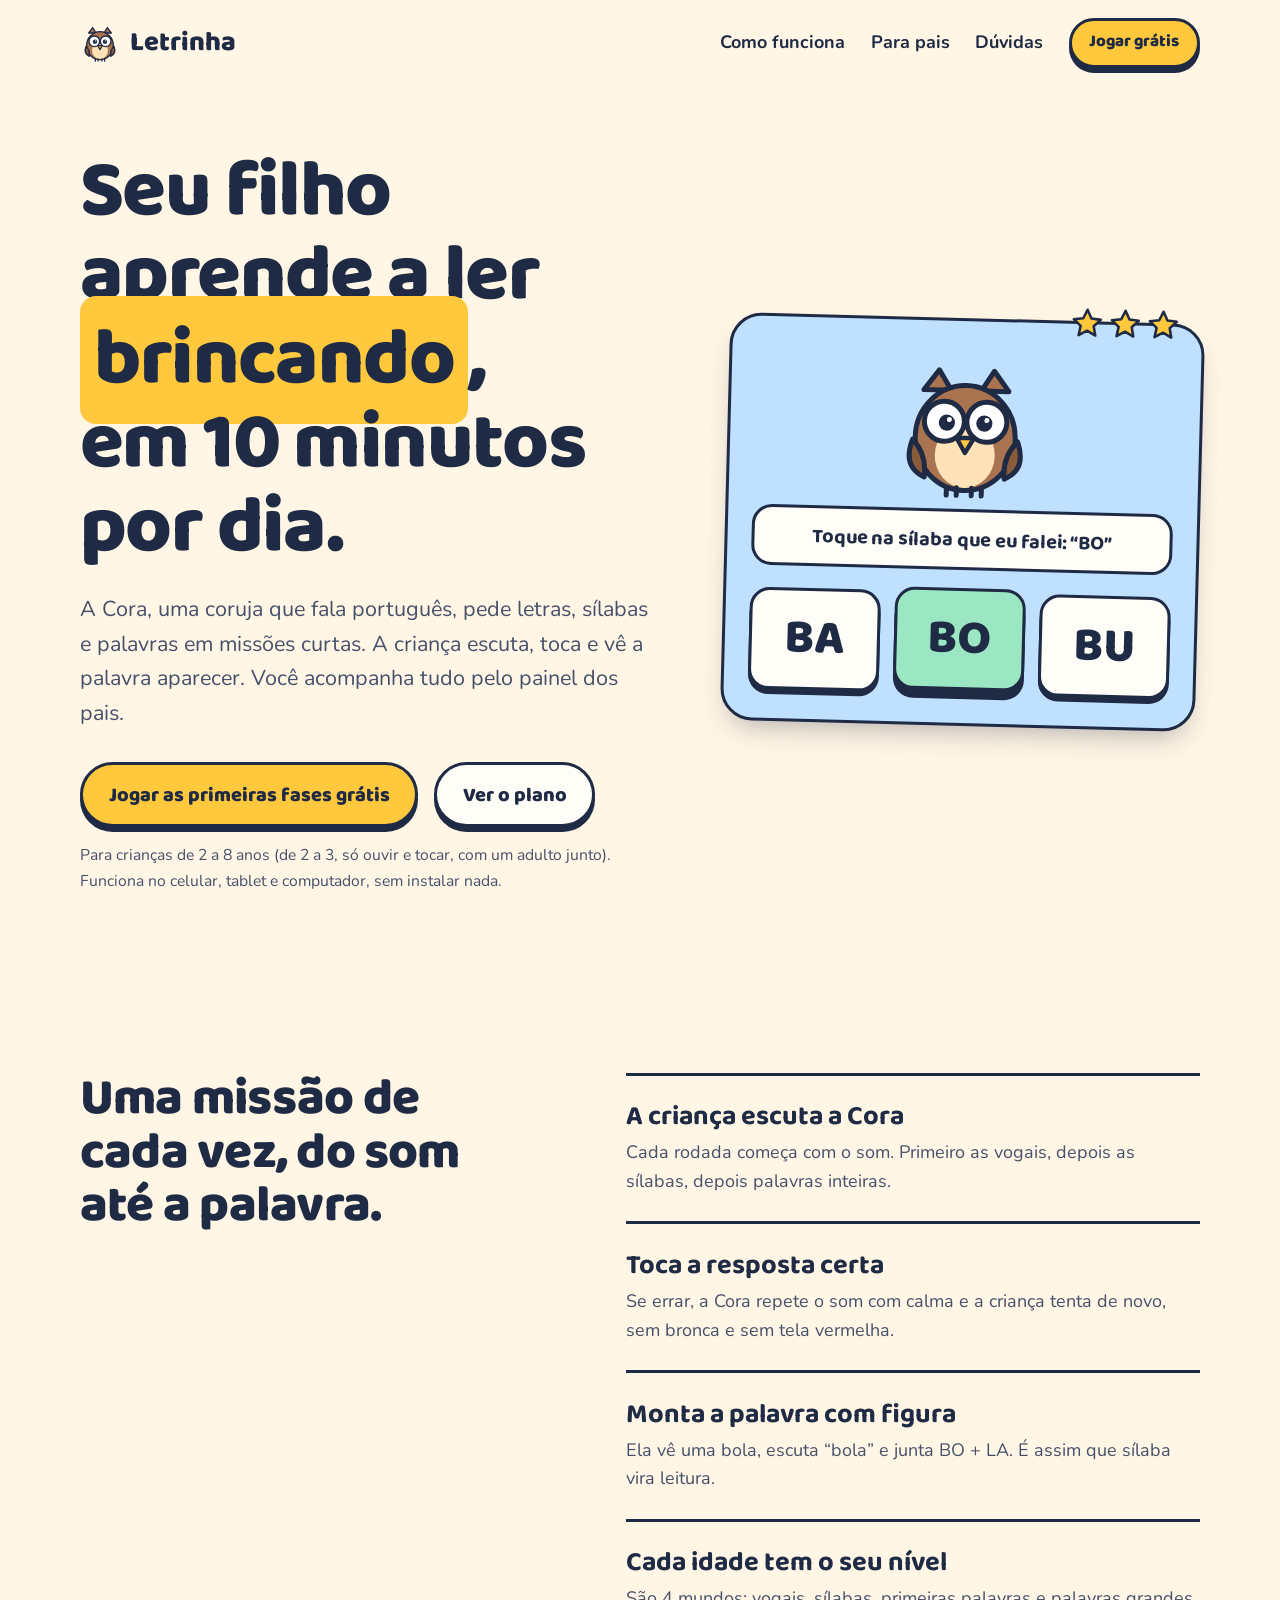
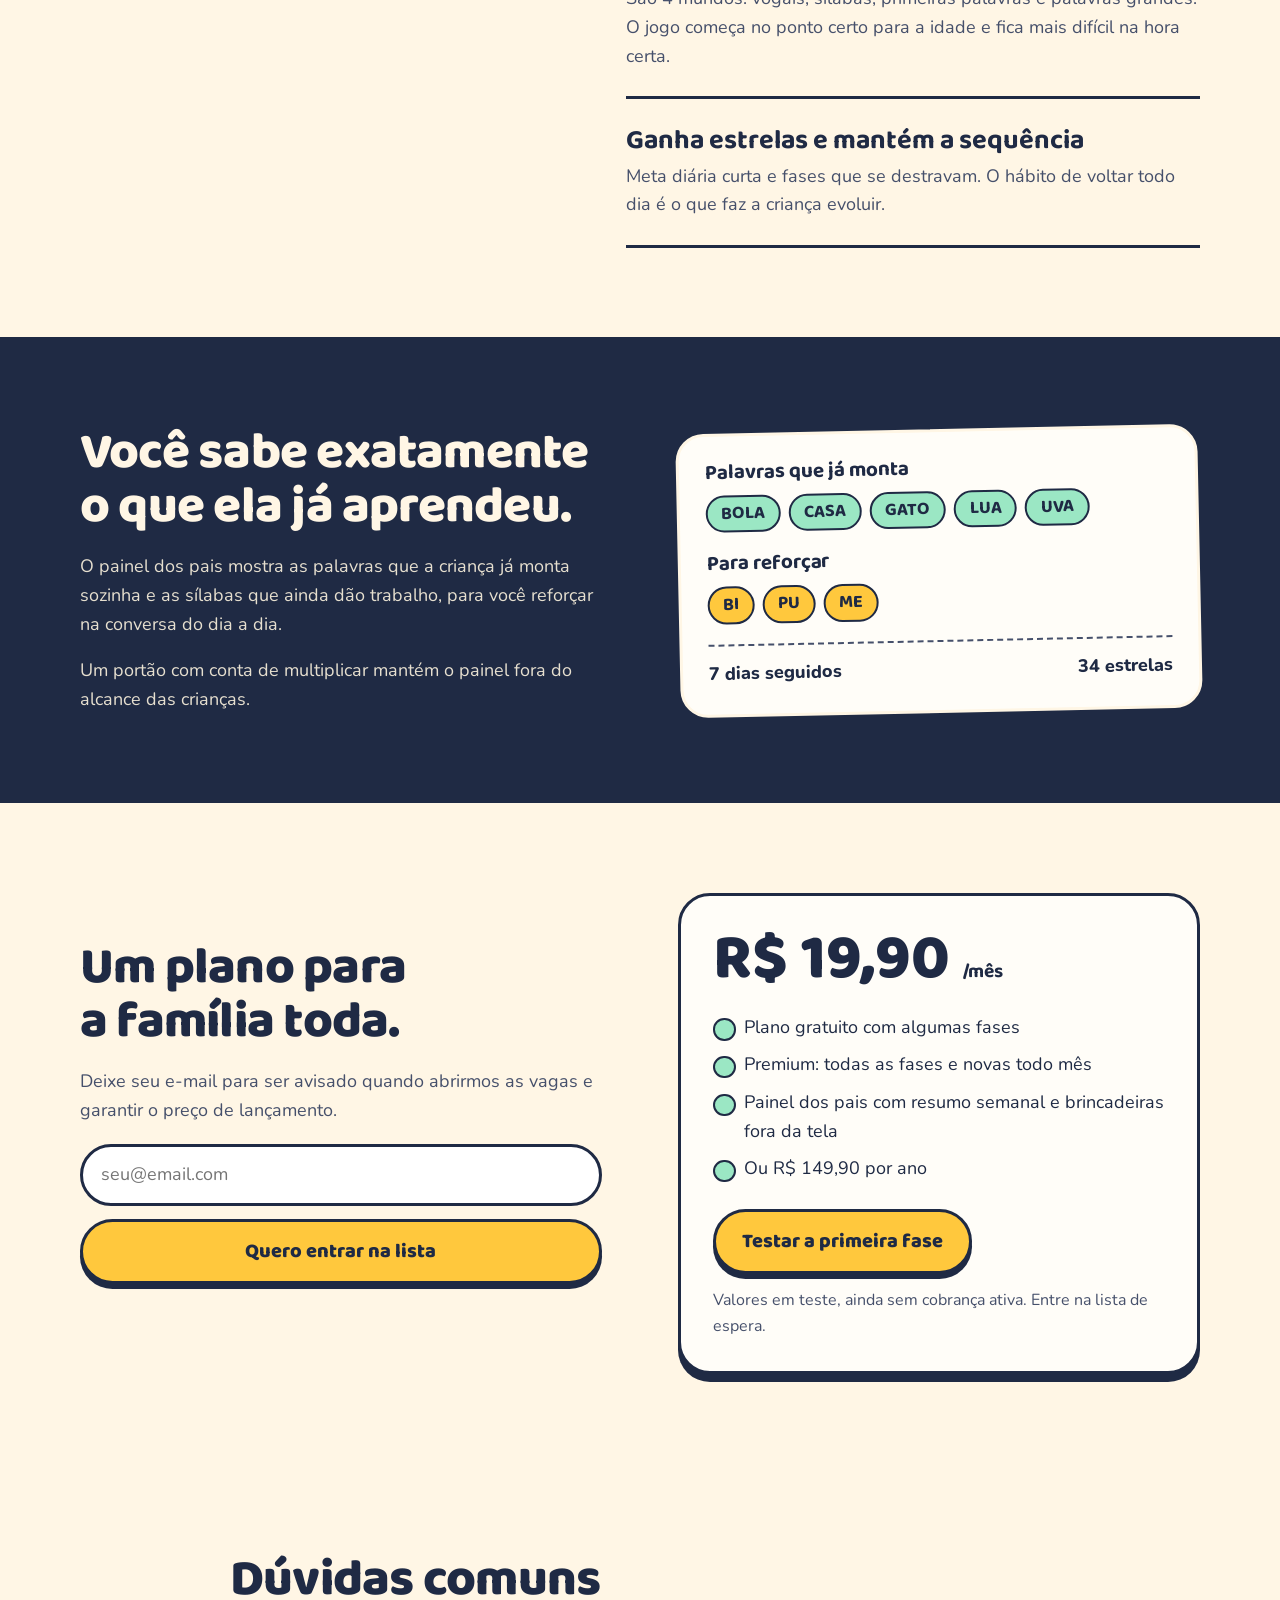
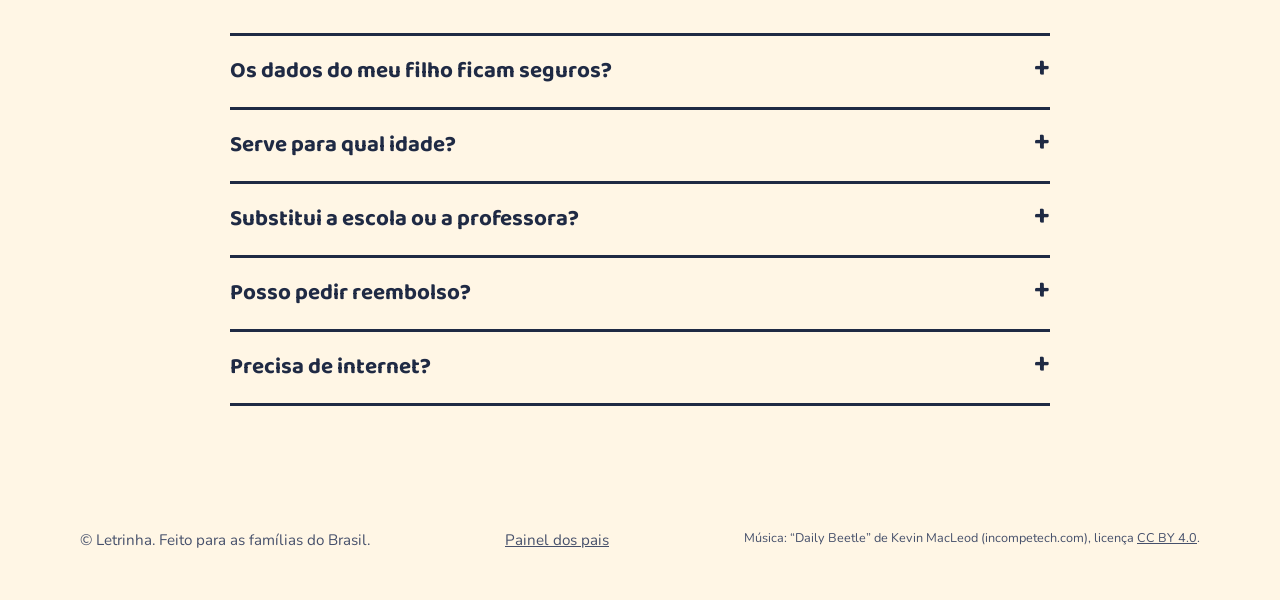
==== index.html @ b8887b09 "Letrinha: jogo de alfabetização Co-authored-by: Copilot App <223556219+Copilot@users.noreply.github." ====
<!doctype html>
<html lang="pt-BR">
<head>
<meta charset="utf-8">
<meta name="viewport" content="width=device-width, initial-scale=1">
<title>Letrinha — seu filho aprendendo a ler brincando</title>
<meta name="description" content="Jogo de alfabetização para crianças de 2 a 8 anos. 10 minutos por dia, com a voz da Cora, e um painel que mostra ao responsável o que a criança já aprendeu.">
<meta name="theme-color" content="#ffc83d">
<link rel="manifest" href="manifest.json">
<link rel="preconnect" href="https://fonts.googleapis.com">
<link rel="preconnect" href="https://fonts.gstatic.com" crossorigin>
<link href="https://fonts.googleapis.com/css2?family=Baloo+2:wght@600;700;800&family=Nunito:wght@400;700;800&display=swap" rel="stylesheet">
<link rel="stylesheet" href="style.css">
</head>
<body>

<svg width="0" height="0" style="position:absolute" aria-hidden="true">
  <symbol id="owl" viewBox="0 0 120 120">
    <path d="M26 30 L38 14 L48 30 Z M94 30 L82 14 L72 30 Z" fill="#a9744f" stroke="#1f2a44" stroke-width="4" stroke-linejoin="round"/>
    <ellipse cx="60" cy="68" rx="40" ry="42" fill="#a9744f" stroke="#1f2a44" stroke-width="4"/>
    <ellipse cx="60" cy="82" rx="24" ry="26" fill="#ffe2b8"/>
    <circle cx="43" cy="55" r="16" fill="#fff" stroke="#1f2a44" stroke-width="4"/>
    <circle cx="77" cy="55" r="16" fill="#fff" stroke="#1f2a44" stroke-width="4"/>
    <circle cx="45" cy="56" r="6.5" fill="#1f2a44"/>
    <circle cx="75" cy="56" r="6.5" fill="#1f2a44"/>
    <circle cx="47" cy="53.5" r="2" fill="#fff"/>
    <circle cx="77" cy="53.5" r="2" fill="#fff"/>
    <ellipse cx="43" cy="55" rx="16" ry="0" fill="#a9744f" stroke="#1f2a44" stroke-width="4"><animate attributeName="ry" values="0;0;16;0" keyTimes="0;0.92;0.96;1" dur="4s" repeatCount="indefinite"/></ellipse>
    <ellipse cx="77" cy="55" rx="16" ry="0" fill="#a9744f" stroke="#1f2a44" stroke-width="4"><animate attributeName="ry" values="0;0;16;0" keyTimes="0;0.92;0.96;1" dur="4s" repeatCount="indefinite"/></ellipse>
    <path d="M53 68 L67 68 L60 80 Z" fill="#ffc83d" stroke="#1f2a44" stroke-width="3.5" stroke-linejoin="round"/>
    <path d="M18 70 Q10 92 28 100 Q30 82 18 70 Z M102 70 Q110 92 92 100 Q90 82 102 70 Z" fill="#8a5b3b" stroke="#1f2a44" stroke-width="4" stroke-linejoin="round"/>
    <path d="M46 108 L46 114 M54 108 L54 114 M66 108 L66 114 M74 108 L74 114" stroke="#1f2a44" stroke-width="4" stroke-linecap="round"/>
  </symbol>
  <symbol id="star" viewBox="0 0 24 24">
    <path d="M12 2.5l2.9 6.1 6.6.8-4.9 4.6 1.3 6.6L12 17.3l-5.9 3.3 1.3-6.6L2.5 9.4l6.6-.8z" fill="#ffc83d" stroke="#1f2a44" stroke-width="1.8" stroke-linejoin="round"/>
  </symbol>
</svg>

<header class="top">
  <div class="wrap">
    <a class="brand" href="./"><svg aria-hidden="true"><use href="#owl"/></svg>Letrinha</a>
    <nav aria-label="Principal">
      <a href="#como">Como funciona</a>
      <a href="#pais">Para pais</a>
      <a href="#duvidas">Dúvidas</a>
      <a class="btn" href="jogo.html">Jogar grátis</a>
    </nav>
  </div>
</header>

<main>
<section class="hero">
  <div class="wrap">
    <div>
      <h1>Seu filho aprende a ler <em>brincando</em>, em 10 minutos por dia.</h1>
      <p class="lead">A Cora, uma coruja que fala português, pede letras, sílabas e palavras em missões curtas. A criança escuta, toca e vê a palavra aparecer. Você acompanha tudo pelo painel dos pais.</p>
      <div class="cta-row">
        <a class="btn" href="jogo.html">Jogar as primeiras fases grátis</a>
        <a class="btn ghost" href="#preco">Ver o plano</a>
      </div>
      <p class="fine">Para crianças de 2 a 8 anos (de 2 a 3, só ouvir e tocar, com um adulto junto). Funciona no celular, tablet e computador, sem instalar nada.</p>
    </div>

    <div class="stage" aria-hidden="true">
      <div class="stars"><svg><use href="#star"/></svg><svg><use href="#star"/></svg><svg><use href="#star"/></svg></div>
      <svg class="owl"><use href="#owl"/></svg>
      <div class="bubble">Toque na sílaba que eu falei: “BO”</div>
      <div class="tiles">
        <div class="tile">BA</div>
        <div class="tile right">BO</div>
        <div class="tile">BU</div>
      </div>
    </div>
  </div>
</section>

<section class="how" id="como">
  <div class="wrap">
    <h2>Uma missão de cada vez, do som até a palavra.</h2>
    <ol>
      <li><strong>A criança escuta a Cora</strong><span>Cada rodada começa com o som. Primeiro as vogais, depois as sílabas, depois palavras inteiras.</span></li>
      <li><strong>Toca a resposta certa</strong><span>Se errar, a Cora repete o som com calma e a criança tenta de novo, sem bronca e sem tela vermelha.</span></li>
      <li><strong>Monta a palavra com figura</strong><span>Ela vê uma bola, escuta “bola” e junta BO + LA. É assim que sílaba vira leitura.</span></li>
      <li><strong>Cada idade tem o seu nível</strong><span>São 4 mundos: vogais, sílabas, primeiras palavras e palavras grandes. O jogo começa no ponto certo para a idade e fica mais difícil na hora certa.</span></li>
      <li><strong>Ganha estrelas e mantém a sequência</strong><span>Meta diária curta e fases que se destravam. O hábito de voltar todo dia é o que faz a criança evoluir.</span></li>
    </ol>
  </div>
</section>

<section class="parents band" id="pais">
  <div class="wrap">
    <div>
      <h2>Você sabe exatamente o que ela já aprendeu.</h2>
      <p>O painel dos pais mostra as palavras que a criança já monta sozinha e as sílabas que ainda dão trabalho, para você reforçar na conversa do dia a dia.</p>
      <p>Um portão com conta de multiplicar mantém o painel fora do alcance das crianças.</p>
    </div>
    <div class="report" aria-hidden="true">
      <div class="row">
        <h3>Palavras que já monta</h3>
        <div class="chips"><span class="chip">BOLA</span><span class="chip">CASA</span><span class="chip">GATO</span><span class="chip">LUA</span><span class="chip">UVA</span></div>
      </div>
      <div class="row">
        <h3>Para reforçar</h3>
        <div class="chips"><span class="chip warn">BI</span><span class="chip warn">PU</span><span class="chip warn">ME</span></div>
      </div>
      <div class="meta"><span>7 dias seguidos</span><span>34 estrelas</span></div>
    </div>
  </div>
</section>

<section class="pricing" id="preco">
  <div class="wrap">
    <div>
      <h2>Um plano para a família toda.</h2>
      <p style="margin-top:1.1rem;color:var(--ink-soft)">Deixe seu e-mail para ser avisado quando abrirmos as vagas e garantir o preço de lançamento.</p>
      <form class="waitlist" id="waitlist" novalidate>
        <label for="email" class="sr" style="position:absolute;left:-9999px">Seu e-mail</label>
        <input id="email" type="email" inputmode="email" autocomplete="email" placeholder="seu@email.com" required>
        <button class="btn" type="submit">Quero entrar na lista</button>
        <p class="form-msg" id="formMsg" role="status" aria-live="polite"></p>
      </form>
    </div>
    <div class="price-box">
      <div class="price">R$ 19,90 <small>/mês</small></div>
      <ul>
        <li>Plano gratuito com algumas fases</li>
        <li>Premium: todas as fases e novas todo mês</li>
        <li>Painel dos pais com resumo semanal e brincadeiras fora da tela</li>
        <li>Ou R$ 149,90 por ano</li>
      </ul>
      <a class="btn" href="jogo.html">Testar a primeira fase</a>
      <p class="alt">Valores em teste, ainda sem cobrança ativa. Entre na lista de espera.</p>
    </div>
  </div>
</section>

<section class="faq" id="duvidas">
  <div class="wrap">
    <h2>Dúvidas comuns</h2>
    <details>
      <summary>Os dados do meu filho ficam seguros?</summary>
      <p>Coletamos o mínimo: o primeiro nome e o progresso nas fases. Só o responsável legal pode autorizar o uso, e pode apagar tudo quando quiser. Sem anúncios e sem venda de dados.</p>
    </details>
    <details>
      <summary>Serve para qual idade?</summary>
      <p>De 2 a 8 anos. Aos 2 e 3 anos a criança só ouve e toca, com um adulto ao lado, sem precisar ler. Ao cadastrar a idade, o jogo escolhe o ponto de partida (quem tem 4 anos começa nas vogais, quem tem 7 já vai para as palavras) e ajusta o número de opções, o tamanho das rodadas e a velocidade da voz.</p>
    </details>
    <details>
      <summary>Substitui a escola ou a professora?</summary>
      <p>Não. O Letrinha complementa a alfabetização feita na escola, com prática curta e divertida em casa.</p>
    </details>
    <details>
      <summary>Posso pedir reembolso?</summary>
      <p>Sim. Pela lei do consumidor, você tem 7 dias após a contratação para desistir e receber o valor de volta.</p>
    </details>
    <details>
      <summary>Precisa de internet?</summary>
      <p>Para abrir o jogo sim. A voz da Cora usa o recurso de fala do próprio aparelho, então a qualidade varia conforme o celular.</p>
    </details>
  </div>
</section>
</main>

<footer>
  <div class="wrap">
    <span>© Letrinha. Feito para as famílias do Brasil.</span>
    <a href="pais.html">Painel dos pais</a>
    <small>Música: “Daily Beetle” de Kevin MacLeod (incompetech.com), licença <a href="http://creativecommons.org/licenses/by/4.0/">CC BY 4.0</a>.</small>
  </div>
</footer>

<script>
  const form = document.getElementById('waitlist');
  const msg = document.getElementById('formMsg');
  form.addEventListener('submit', (e) => {
    e.preventDefault();
    const email = document.getElementById('email').value.trim();
    if (!/^\S+@\S+\.\S+$/.test(email)) { msg.textContent = 'Confira o e-mail: parece que falta algo.'; return; }
    const list = JSON.parse(localStorage.getItem('letrinha.waitlist') || '[]');
    list.push({ email, at: new Date().toISOString() });
    localStorage.setItem('letrinha.waitlist', JSON.stringify(list));
    msg.textContent = 'Pronto! Avisaremos você por e-mail.';
    form.reset();
  });
</script>
</body>
</html>
---- style.css ----
:root {
  --ink: #1f2a44;
  --ink-soft: #46506b;
  --cream: #fff6e5;
  --paper: #fffdf8;
  --sun: #ffc83d;
  --tomato: #d63a1f;
  --leaf: #9be7c4;
  --leaf-deep: #137a50;
  --sky: #bfe0ff;
  --line: #1f2a44;
  --ease: cubic-bezier(0.16, 1, 0.3, 1);
  --display: "Baloo 2", "Trebuchet MS", system-ui, sans-serif;
  --body: "Nunito", system-ui, -apple-system, "Segoe UI", sans-serif;
}

* { box-sizing: border-box; }
html { scroll-behavior: smooth; }
body {
  margin: 0;
  background: var(--cream);
  color: var(--ink);
  font-family: var(--body);
  font-size: 1.125rem;
  line-height: 1.6;
  -webkit-font-smoothing: antialiased;
}
img, svg { max-width: 100%; display: block; }
a { color: inherit; }
:focus-visible { outline: 3px solid var(--tomato); outline-offset: 3px; border-radius: 6px; }
.wrap { width: min(1120px, 100% - 2.5rem); margin-inline: auto; }

h1, h2, h3 { font-family: var(--display); line-height: 1.05; margin: 0; text-wrap: balance; }
h1 { font-size: clamp(2.6rem, 6.5vw, 5rem); font-weight: 800; letter-spacing: -0.02em; }
h2 { font-size: clamp(2rem, 4.2vw, 3.2rem); font-weight: 800; letter-spacing: -0.015em; }
h3 { font-size: 1.5rem; font-weight: 700; }
p { margin: 0; max-width: 62ch; }

.btn {
  display: inline-flex; align-items: center; justify-content: center; gap: .5rem;
  font-family: var(--display); font-weight: 800; font-size: 1.25rem;
  padding: .85rem 1.6rem; min-height: 52px;
  background: var(--sun); color: var(--ink);
  border: 3px solid var(--line); border-radius: 999px;
  text-decoration: none; cursor: pointer;
  box-shadow: 0 5px 0 var(--line);
  transition: transform .18s var(--ease), box-shadow .18s var(--ease);
}
.btn:hover { transform: translateY(-2px); box-shadow: 0 7px 0 var(--line); }
.btn:active { transform: translateY(4px); box-shadow: 0 1px 0 var(--line); }
.btn.ghost { background: var(--paper); }
.btn[disabled] { opacity: .55; cursor: not-allowed; transform: none; box-shadow: 0 5px 0 var(--line); }

/* header */
.top { padding: 1.1rem 0; }
.top .wrap { display: flex; align-items: center; justify-content: space-between; gap: 1rem; }
.brand { display: flex; align-items: center; gap: .6rem; font-family: var(--display); font-weight: 800; font-size: 1.7rem; text-decoration: none; }
.brand svg { width: 40px; height: 40px; }
.top nav { display: flex; align-items: center; gap: 1.6rem; font-weight: 700; }
.top nav a:not(.btn) { text-decoration: none; }
.top nav a:not(.btn):hover { text-decoration: underline; text-underline-offset: 4px; }
.top .btn { font-size: 1.05rem; padding: .55rem 1.1rem; min-height: 44px; }

/* hero */
.hero { padding: clamp(1.5rem, 5vw, 4rem) 0 clamp(3rem, 7vw, 6rem); }
.hero .wrap { display: grid; grid-template-columns: 1.1fr .9fr; gap: clamp(2rem, 5vw, 4rem); align-items: center; }
.hero h1 em { font-style: normal; background: var(--sun); padding: 0 .18em; border-radius: .2em; box-decoration-break: clone; -webkit-box-decoration-break: clone; }
.hero p.lead { font-size: 1.35rem; margin-top: 1.4rem; color: var(--ink-soft); }
.hero .cta-row { display: flex; flex-wrap: wrap; gap: 1rem; align-items: center; margin-top: 2rem; }
.hero .fine { font-size: .98rem; color: var(--ink-soft); margin-top: 1rem; }

.stage {
  position: relative; background: var(--sky); border: 3px solid var(--line); border-radius: 32px;
  padding: 2rem 1.5rem 1.8rem; box-shadow: 0 14px 28px -10px rgba(31, 42, 68, .35);
  transform: rotate(1.5deg);
}
.stage .owl { width: 150px; margin: 0 auto .4rem; animation: float 4s ease-in-out infinite; }
.stage .bubble {
  position: relative; background: var(--paper); border: 3px solid var(--line); border-radius: 20px;
  padding: .7rem 1rem; text-align: center; font-family: var(--display); font-weight: 700; font-size: 1.25rem;
}
.stage .tiles { display: grid; grid-template-columns: repeat(3, 1fr); gap: .9rem; margin-top: 1.4rem; }
.tile {
  font-family: var(--display); font-weight: 800; font-size: clamp(2rem, 4.5vw, 3rem);
  background: var(--paper); border: 3px solid var(--line); border-radius: 20px;
  padding: .6rem 0; text-align: center; box-shadow: 0 5px 0 var(--line);
}
.tile.right { background: var(--leaf); transform: translateY(-4px); box-shadow: 0 9px 0 var(--line); }
.stage .stars { position: absolute; top: -18px; right: 22px; display: flex; gap: 4px; }
.stage .stars svg { width: 34px; height: 34px; }

@keyframes float { 0%, 100% { transform: translateY(0); } 50% { transform: translateY(-8px); } }

/* sections */
section { padding: clamp(3rem, 7vw, 6rem) 0; }
.band { background: var(--ink); color: var(--cream); }
.band .btn { box-shadow: 0 5px 0 #000; }

.how .wrap { display: grid; grid-template-columns: .9fr 1.1fr; gap: clamp(2rem, 6vw, 5rem); align-items: start; }
.how h2 { position: sticky; top: 2rem; }
.how ol { list-style: none; margin: 0; padding: 0; }
.how li { padding: 1.6rem 0; border-top: 3px solid var(--line); }
.how li:last-child { border-bottom: 3px solid var(--line); }
.how li strong { display: block; font-family: var(--display); font-size: 1.7rem; line-height: 1.15; margin-bottom: .35rem; }
.how li span { color: var(--ink-soft); }

.parents .wrap { display: grid; grid-template-columns: 1fr 1fr; gap: clamp(2rem, 6vw, 5rem); align-items: center; }
.parents p { color: #e6dfcf; margin-top: 1.1rem; }
.report { background: var(--paper); color: var(--ink); border: 3px solid var(--cream); border-radius: 28px; padding: 1.6rem; transform: rotate(-1.2deg); }
.report h3 { font-size: 1.3rem; margin-bottom: .7rem; }
.report .row + .row { margin-top: 1.3rem; }
.chips { display: flex; flex-wrap: wrap; gap: .5rem; }
.chip { font-family: var(--display); font-weight: 700; padding: .15rem .85rem; border: 2px solid var(--line); border-radius: 999px; background: var(--leaf); }
.chip.warn { background: var(--sun); }
.report .meta { display: flex; justify-content: space-between; font-weight: 800; border-top: 2px dashed var(--ink-soft); padding-top: .8rem; margin-top: 1.3rem; }

.pricing .wrap { display: grid; grid-template-columns: 1fr 1fr; gap: clamp(2rem, 6vw, 5rem); align-items: center; }
.price-box { background: var(--paper); border: 3px solid var(--line); border-radius: 32px; padding: 2rem; box-shadow: 0 8px 0 var(--line); }
.price-box .price { font-family: var(--display); font-weight: 800; font-size: 4rem; line-height: 1; }
.price-box .price small { font-size: 1.2rem; font-weight: 700; }
.price-box ul { padding: 0; margin: 1.3rem 0 1.6rem; list-style: none; display: grid; gap: .55rem; }
.price-box li { padding-left: 1.9rem; position: relative; }
.price-box li::before { content: ""; position: absolute; left: 0; top: .35rem; width: 1.15rem; height: 1.15rem; border-radius: 50%; background: var(--leaf); border: 2px solid var(--line); }
.price-box .alt { margin-top: .9rem; color: var(--ink-soft); font-size: 1rem; }

form.waitlist { display: grid; gap: .8rem; margin-top: 1.2rem; }
form.waitlist input[type="email"] {
  font: inherit; padding: .85rem 1.1rem; min-height: 52px; border: 3px solid var(--line); border-radius: 999px; background: #fff; color: var(--ink);
}
.form-msg { min-height: 1.6em; font-weight: 700; }

.faq .wrap { max-width: 820px; }
.faq h2 { margin-bottom: 1.6rem; }
details { border-top: 3px solid var(--line); padding: 1.1rem 0; }
details:last-of-type { border-bottom: 3px solid var(--line); }
summary { font-family: var(--display); font-weight: 700; font-size: 1.4rem; cursor: pointer; list-style: none; display: flex; justify-content: space-between; gap: 1rem; }
summary::-webkit-details-marker { display: none; }
summary::after { content: "+"; font-size: 1.8rem; line-height: 1; }
details[open] summary::after { content: "–"; }
details p { margin-top: .7rem; color: var(--ink-soft); }

footer { padding: 2rem 0 3rem; font-size: .95rem; color: var(--ink-soft); }
footer .wrap { display: flex; justify-content: space-between; flex-wrap: wrap; gap: 1rem; }

@media (max-width: 860px) {
  .hero .wrap, .how .wrap, .parents .wrap, .pricing .wrap { grid-template-columns: 1fr; }
  .how h2 { position: static; }
  .top nav a:not(.btn) { display: none; }
  .stage { transform: none; }
}

@media (prefers-reduced-motion: reduce) {
  * { animation: none !important; transition: none !important; }
  html { scroll-behavior: auto; }
}
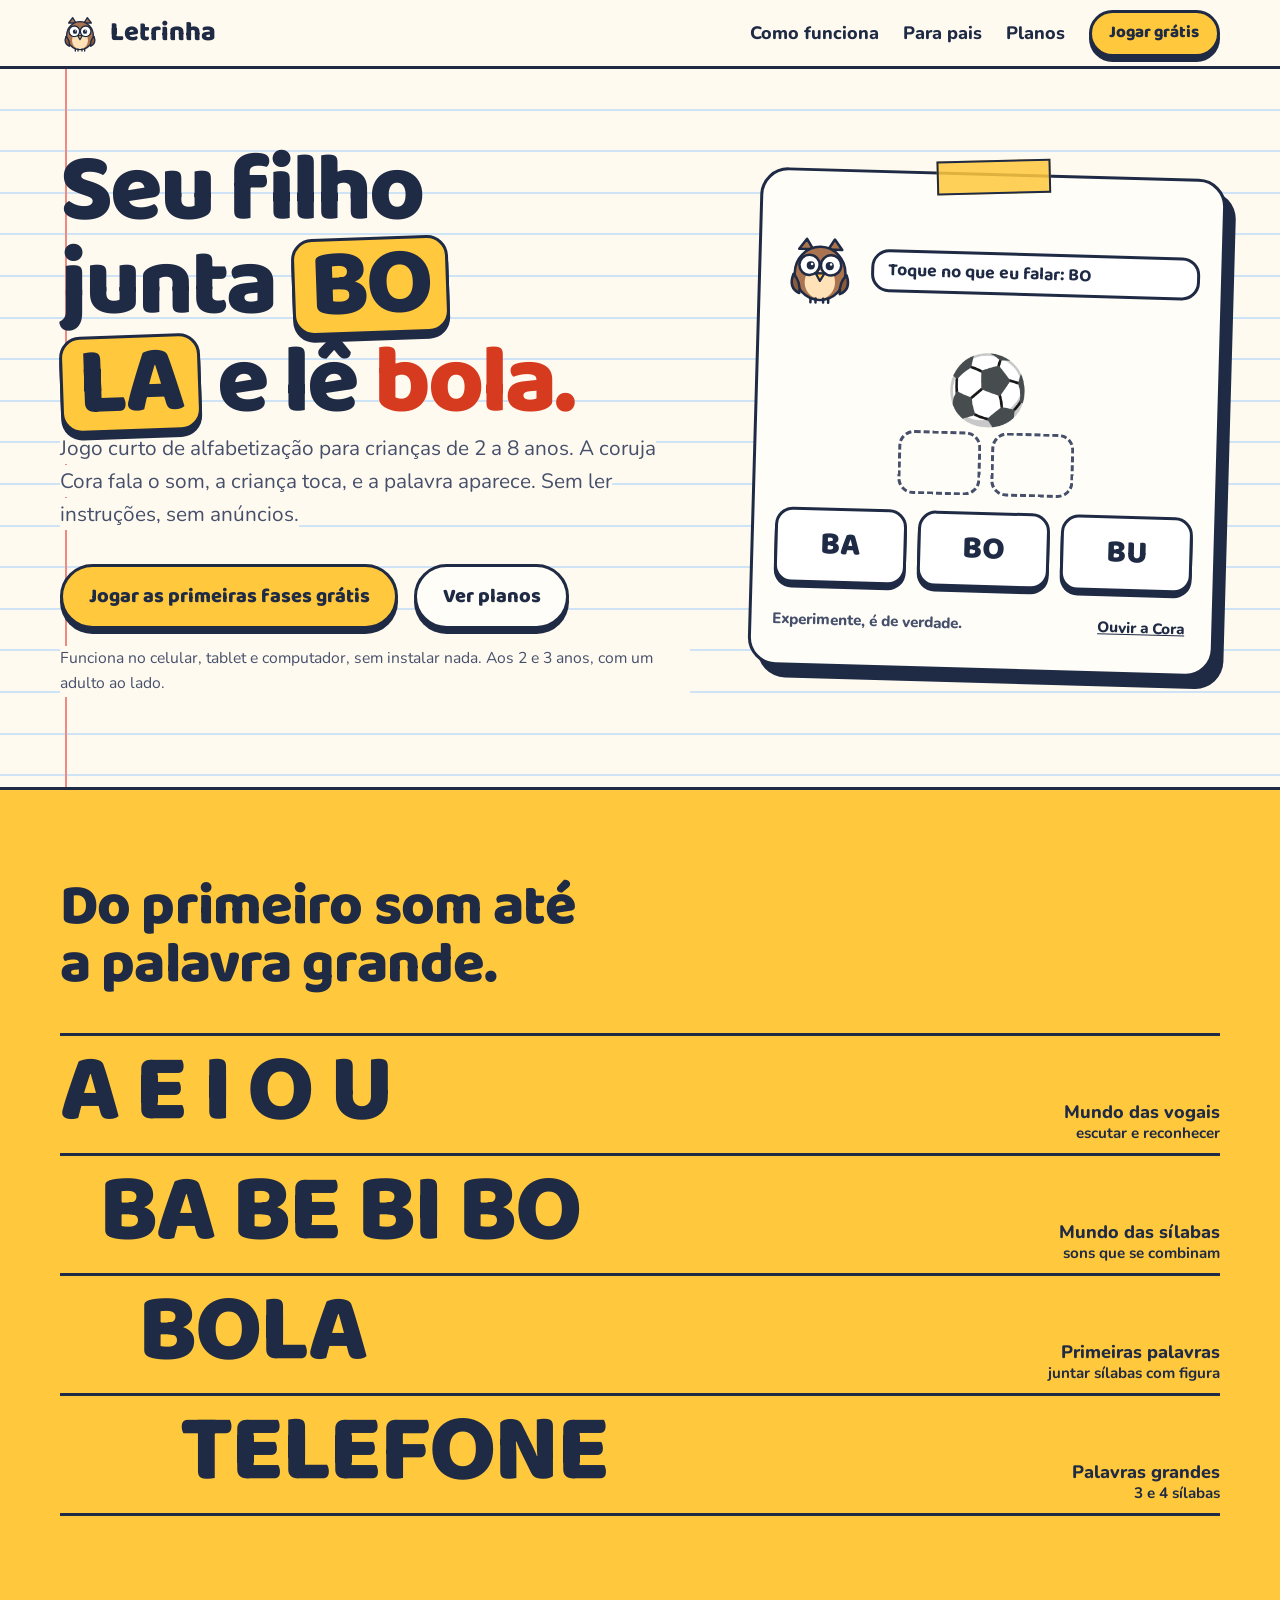
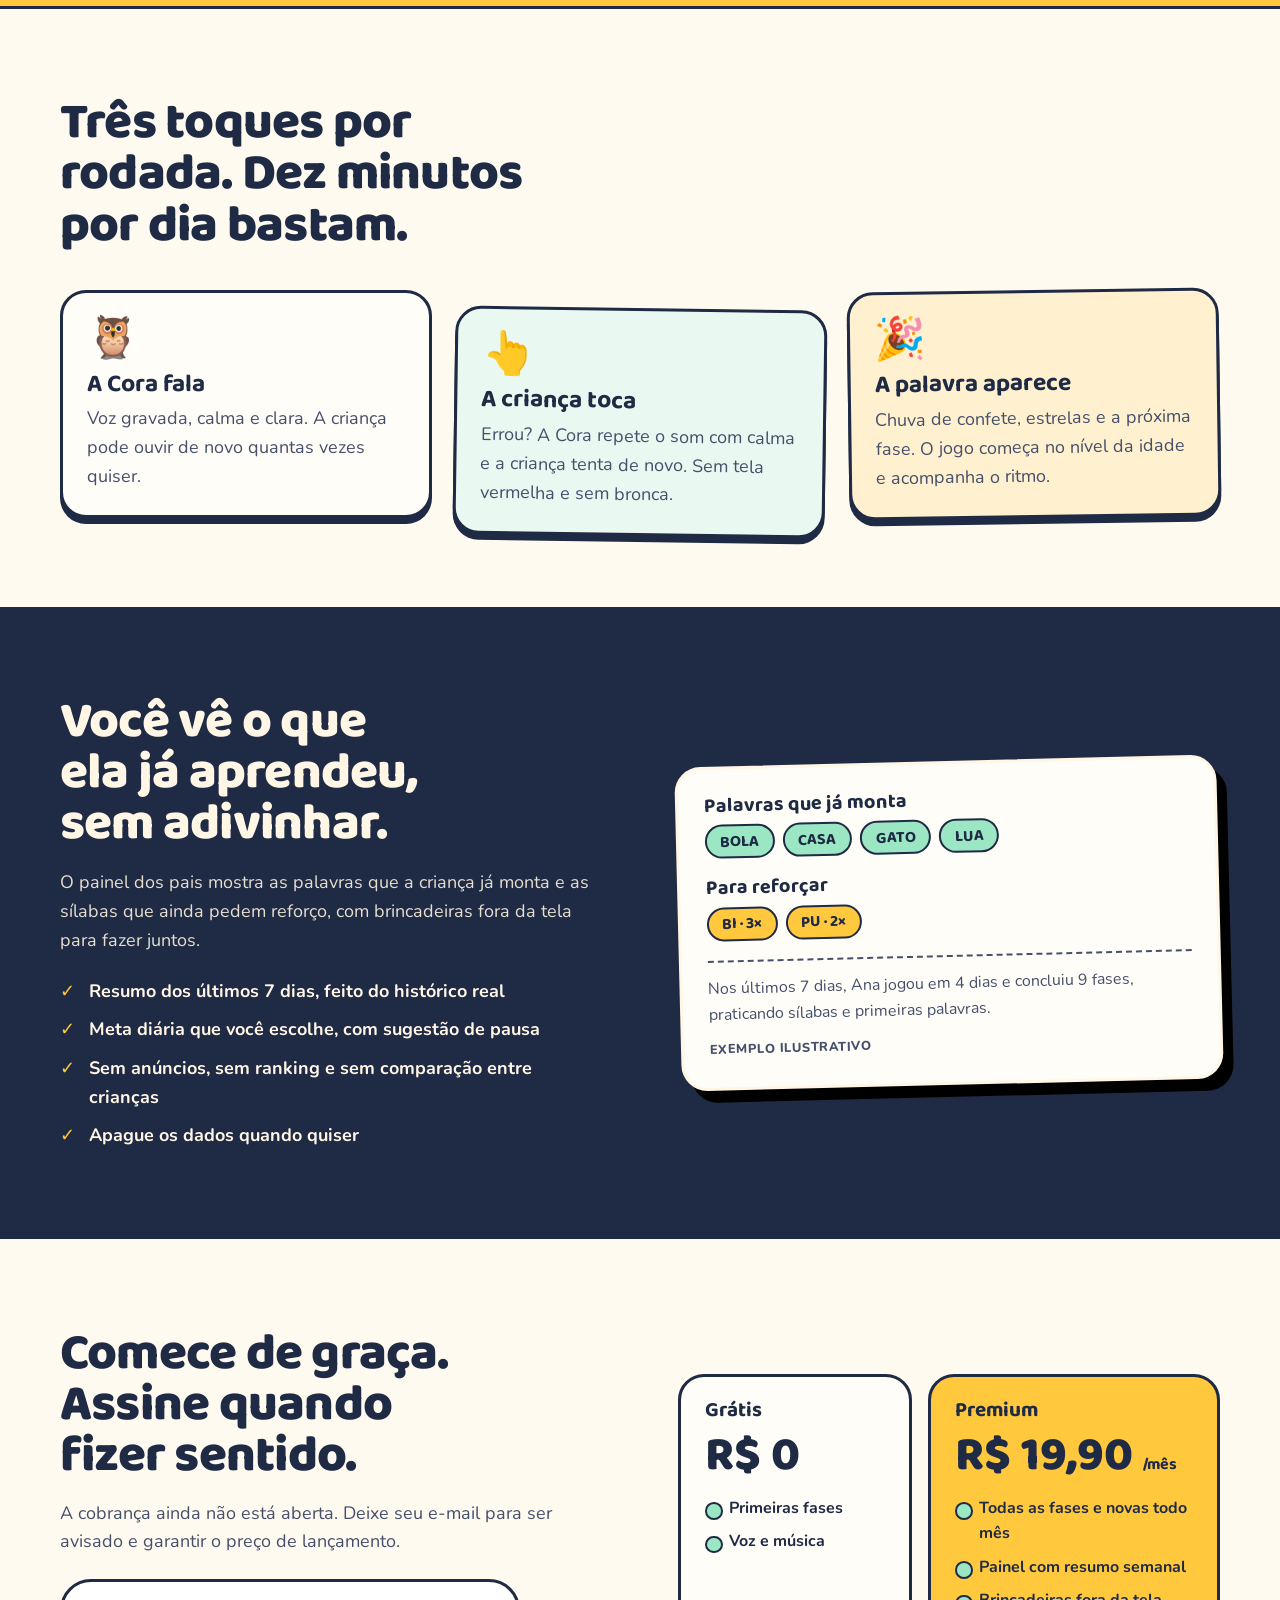
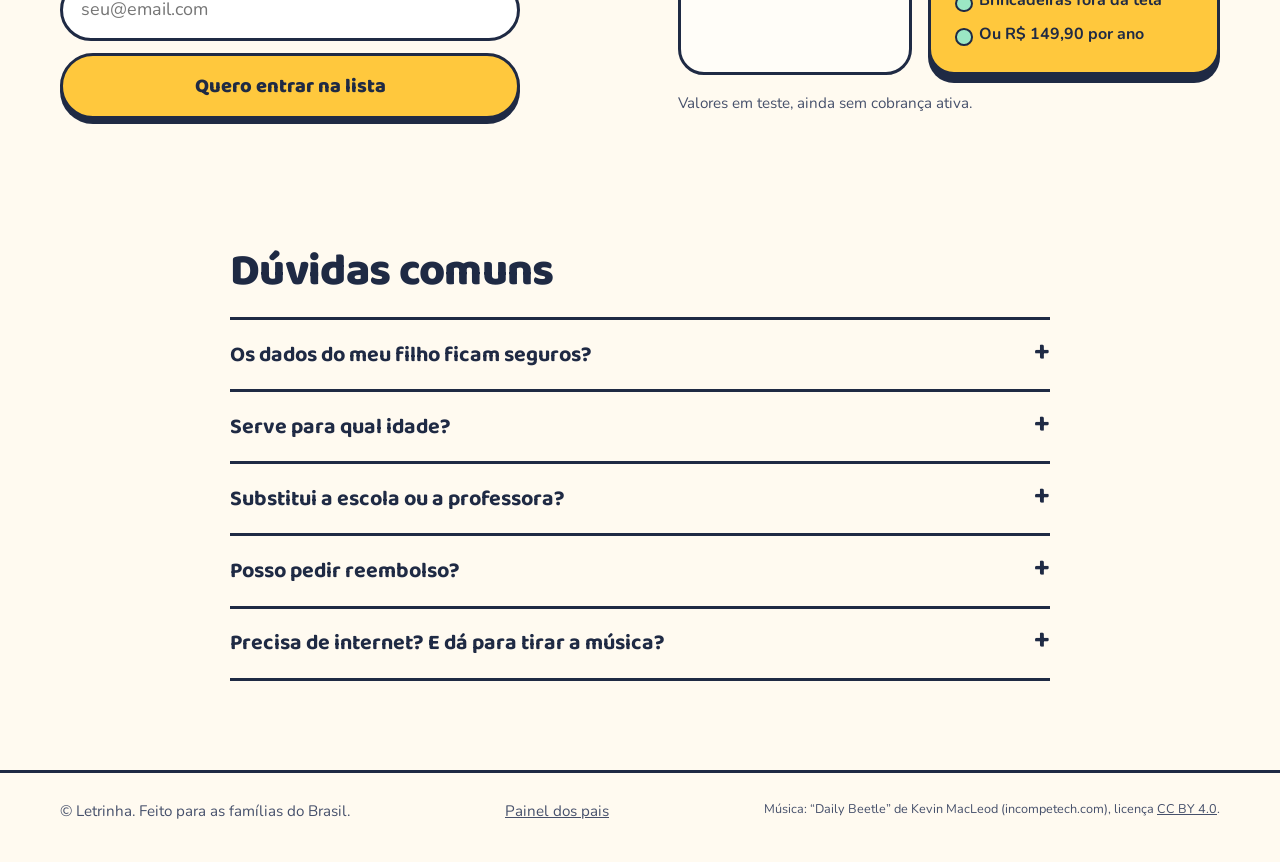
==== commit b3037b7a: "Nova landing: caderno pautado e demo jogavel Co-authored-by: Copilot App <223556219+Copilot@users.no" ====
--- a/index.html
+++ b/index.html
@@ -3,16 +3,17 @@
 <head>
 <meta charset="utf-8">
 <meta name="viewport" content="width=device-width, initial-scale=1">
-<title>Letrinha — seu filho aprendendo a ler brincando</title>
-<meta name="description" content="Jogo de alfabetização para crianças de 2 a 8 anos. 10 minutos por dia, com a voz da Cora, e um painel que mostra ao responsável o que a criança já aprendeu.">
+<title>Letrinha — o jogo em que seu filho junta sílabas e lê a primeira palavra</title>
+<meta name="description" content="Jogo de alfabetização para crianças de 2 a 8 anos. A coruja Cora fala o som, a criança toca e a palavra aparece. Sessões curtas e painel para os pais.">
 <meta name="theme-color" content="#ffc83d">
 <link rel="manifest" href="manifest.json">
 <link rel="preconnect" href="https://fonts.googleapis.com">
 <link rel="preconnect" href="https://fonts.gstatic.com" crossorigin>
 <link href="https://fonts.googleapis.com/css2?family=Baloo+2:wght@600;700;800&family=Nunito:wght@400;700;800&display=swap" rel="stylesheet">
 <link rel="stylesheet" href="style.css">
+<link rel="stylesheet" href="landing.css">
 </head>
-<body>
+<body class="lp">
 
 <svg width="0" height="0" style="position:absolute" aria-hidden="true">
   <symbol id="owl" viewBox="0 0 120 120">
@@ -31,138 +32,133 @@
     <path d="M18 70 Q10 92 28 100 Q30 82 18 70 Z M102 70 Q110 92 92 100 Q90 82 102 70 Z" fill="#8a5b3b" stroke="#1f2a44" stroke-width="4" stroke-linejoin="round"/>
     <path d="M46 108 L46 114 M54 108 L54 114 M66 108 L66 114 M74 108 L74 114" stroke="#1f2a44" stroke-width="4" stroke-linecap="round"/>
   </symbol>
-  <symbol id="star" viewBox="0 0 24 24">
-    <path d="M12 2.5l2.9 6.1 6.6.8-4.9 4.6 1.3 6.6L12 17.3l-5.9 3.3 1.3-6.6L2.5 9.4l6.6-.8z" fill="#ffc83d" stroke="#1f2a44" stroke-width="1.8" stroke-linejoin="round"/>
-  </symbol>
 </svg>
 
-<header class="top">
-  <div class="wrap">
+<header class="lp-top">
+  <div class="lp-wrap">
     <a class="brand" href="./"><svg aria-hidden="true"><use href="#owl"/></svg>Letrinha</a>
     <nav aria-label="Principal">
       <a href="#como">Como funciona</a>
       <a href="#pais">Para pais</a>
-      <a href="#duvidas">Dúvidas</a>
+      <a href="#preco">Planos</a>
       <a class="btn" href="jogo.html">Jogar grátis</a>
     </nav>
   </div>
 </header>
 
 <main>
-<section class="hero">
-  <div class="wrap">
+<section class="lp-hero">
+  <div class="lp-wrap">
     <div>
-      <h1>Seu filho aprende a ler <em>brincando</em>, em 10 minutos por dia.</h1>
-      <p class="lead">A Cora, uma coruja que fala português, pede letras, sílabas e palavras em missões curtas. A criança escuta, toca e vê a palavra aparecer. Você acompanha tudo pelo painel dos pais.</p>
-      <div class="cta-row">
+      <h1>Seu filho junta <span class="sy">BO</span> <span class="sy">LA</span> e lê <em>bola.</em></h1>
+      <p><span class="lp-lead">Jogo curto de alfabetização para crianças de 2 a 8 anos. A coruja Cora fala o som, a criança toca, e a palavra aparece. Sem ler instruções, sem anúncios.</span></p>
+      <div class="lp-cta">
         <a class="btn" href="jogo.html">Jogar as primeiras fases grátis</a>
-        <a class="btn ghost" href="#preco">Ver o plano</a>
-      </div>
-      <p class="fine">Para crianças de 2 a 8 anos (de 2 a 3, só ouvir e tocar, com um adulto junto). Funciona no celular, tablet e computador, sem instalar nada.</p>
-    </div>
-
-    <div class="stage" aria-hidden="true">
-      <div class="stars"><svg><use href="#star"/></svg><svg><use href="#star"/></svg><svg><use href="#star"/></svg></div>
-      <svg class="owl"><use href="#owl"/></svg>
-      <div class="bubble">Toque na sílaba que eu falei: “BO”</div>
-      <div class="tiles">
-        <div class="tile">BA</div>
-        <div class="tile right">BO</div>
-        <div class="tile">BU</div>
-      </div>
-    </div>
-  </div>
-</section>
-
-<section class="how" id="como">
-  <div class="wrap">
-    <h2>Uma missão de cada vez, do som até a palavra.</h2>
+        <a class="btn ghost" href="#preco">Ver planos</a>
+      </div>
+      <p><span class="lp-fine">Funciona no celular, tablet e computador, sem instalar nada. Aos 2 e 3 anos, com um adulto ao lado.</span></p>
+    </div>
+
+    <div class="lp-demo" id="demo" aria-label="Demonstração do jogo">
+      <div class="d-head">
+        <svg class="d-owl" aria-hidden="true"><use href="#owl"/></svg>
+        <p class="d-say" id="dSay" aria-live="polite">Toque no que eu falar: BO</p>
+      </div>
+      <div class="d-pic" aria-hidden="true">⚽</div>
+      <div class="d-slots" aria-hidden="true"><div class="d-slot" id="s0"></div><div class="d-slot" id="s1"></div></div>
+      <div class="d-tiles" id="dTiles"></div>
+      <div class="d-foot"><span>Experimente, é de verdade.</span><button type="button" id="dHear">Ouvir a Cora</button></div>
+      <div class="lp-confetti" id="dConf" aria-hidden="true"></div>
+    </div>
+  </div>
+</section>
+
+<section class="lp-ladder" aria-labelledby="escada">
+  <div class="lp-wrap">
+    <h2 id="escada">Do primeiro som até a palavra grande.</h2>
     <ol>
-      <li><strong>A criança escuta a Cora</strong><span>Cada rodada começa com o som. Primeiro as vogais, depois as sílabas, depois palavras inteiras.</span></li>
-      <li><strong>Toca a resposta certa</strong><span>Se errar, a Cora repete o som com calma e a criança tenta de novo, sem bronca e sem tela vermelha.</span></li>
-      <li><strong>Monta a palavra com figura</strong><span>Ela vê uma bola, escuta “bola” e junta BO + LA. É assim que sílaba vira leitura.</span></li>
-      <li><strong>Cada idade tem o seu nível</strong><span>São 4 mundos: vogais, sílabas, primeiras palavras e palavras grandes. O jogo começa no ponto certo para a idade e fica mais difícil na hora certa.</span></li>
-      <li><strong>Ganha estrelas e mantém a sequência</strong><span>Meta diária curta e fases que se destravam. O hábito de voltar todo dia é o que faz a criança evoluir.</span></li>
+      <li><span class="big">A E I O U</span><span class="lab">Mundo das vogais<small>escutar e reconhecer</small></span></li>
+      <li><span class="big">BA BE BI BO</span><span class="lab">Mundo das sílabas<small>sons que se combinam</small></span></li>
+      <li><span class="big">BOLA</span><span class="lab">Primeiras palavras<small>juntar sílabas com figura</small></span></li>
+      <li><span class="big">TELEFONE</span><span class="lab">Palavras grandes<small>3 e 4 sílabas</small></span></li>
     </ol>
   </div>
 </section>
 
-<section class="parents band" id="pais">
-  <div class="wrap">
+<section class="lp-how" id="como">
+  <div class="lp-wrap">
+    <h2>Três toques por rodada. Dez minutos por dia bastam.</h2>
+    <div class="lp-steps">
+      <article class="lp-step"><span class="em" aria-hidden="true">🦉</span><h3>A Cora fala</h3><p>Voz gravada, calma e clara. A criança pode ouvir de novo quantas vezes quiser.</p></article>
+      <article class="lp-step"><span class="em" aria-hidden="true">👆</span><h3>A criança toca</h3><p>Errou? A Cora repete o som com calma e a criança tenta de novo. Sem tela vermelha e sem bronca.</p></article>
+      <article class="lp-step"><span class="em" aria-hidden="true">🎉</span><h3>A palavra aparece</h3><p>Chuva de confete, estrelas e a próxima fase. O jogo começa no nível da idade e acompanha o ritmo.</p></article>
+    </div>
+  </div>
+</section>
+
+<section class="lp-parents" id="pais">
+  <div class="lp-wrap">
     <div>
-      <h2>Você sabe exatamente o que ela já aprendeu.</h2>
-      <p>O painel dos pais mostra as palavras que a criança já monta sozinha e as sílabas que ainda dão trabalho, para você reforçar na conversa do dia a dia.</p>
-      <p>Um portão com conta de multiplicar mantém o painel fora do alcance das crianças.</p>
-    </div>
-    <div class="report" aria-hidden="true">
-      <div class="row">
-        <h3>Palavras que já monta</h3>
-        <div class="chips"><span class="chip">BOLA</span><span class="chip">CASA</span><span class="chip">GATO</span><span class="chip">LUA</span><span class="chip">UVA</span></div>
-      </div>
-      <div class="row">
-        <h3>Para reforçar</h3>
-        <div class="chips"><span class="chip warn">BI</span><span class="chip warn">PU</span><span class="chip warn">ME</span></div>
-      </div>
-      <div class="meta"><span>7 dias seguidos</span><span>34 estrelas</span></div>
-    </div>
-  </div>
-</section>
-
-<section class="pricing" id="preco">
-  <div class="wrap">
+      <h2>Você vê o que ela já aprendeu, sem adivinhar.</h2>
+      <p>O painel dos pais mostra as palavras que a criança já monta e as sílabas que ainda pedem reforço, com brincadeiras fora da tela para fazer juntos.</p>
+      <ul>
+        <li>Resumo dos últimos 7 dias, feito do histórico real</li>
+        <li>Meta diária que você escolhe, com sugestão de pausa</li>
+        <li>Sem anúncios, sem ranking e sem comparação entre crianças</li>
+        <li>Apague os dados quando quiser</li>
+      </ul>
+    </div>
+    <div class="lp-report" aria-hidden="true">
+      <div class="row"><h3>Palavras que já monta</h3><div class="chips"><span class="chip">BOLA</span><span class="chip">CASA</span><span class="chip">GATO</span><span class="chip">LUA</span></div></div>
+      <div class="row"><h3>Para reforçar</h3><div class="chips"><span class="chip warn">BI · 3×</span><span class="chip warn">PU · 2×</span></div></div>
+      <p class="sum">Nos últimos 7 dias, Ana jogou em 4 dias e concluiu 9 fases, praticando sílabas e primeiras palavras.</p>
+      <span class="tag">Exemplo ilustrativo</span>
+    </div>
+  </div>
+</section>
+
+<section class="lp-pricing" id="preco">
+  <div class="lp-wrap">
     <div>
-      <h2>Um plano para a família toda.</h2>
-      <p style="margin-top:1.1rem;color:var(--ink-soft)">Deixe seu e-mail para ser avisado quando abrirmos as vagas e garantir o preço de lançamento.</p>
-      <form class="waitlist" id="waitlist" novalidate>
-        <label for="email" class="sr" style="position:absolute;left:-9999px">Seu e-mail</label>
+      <h2>Comece de graça. Assine quando fizer sentido.</h2>
+      <p style="margin-top:1rem;color:var(--ink-soft)">A cobrança ainda não está aberta. Deixe seu e-mail para ser avisado e garantir o preço de lançamento.</p>
+      <form class="lp-form" id="waitlist" novalidate>
+        <label for="email" style="position:absolute;left:-9999px">Seu e-mail</label>
         <input id="email" type="email" inputmode="email" autocomplete="email" placeholder="seu@email.com" required>
         <button class="btn" type="submit">Quero entrar na lista</button>
-        <p class="form-msg" id="formMsg" role="status" aria-live="polite"></p>
+        <p class="lp-msg" id="formMsg" role="status" aria-live="polite"></p>
       </form>
     </div>
-    <div class="price-box">
-      <div class="price">R$ 19,90 <small>/mês</small></div>
-      <ul>
-        <li>Plano gratuito com algumas fases</li>
-        <li>Premium: todas as fases e novas todo mês</li>
-        <li>Painel dos pais com resumo semanal e brincadeiras fora da tela</li>
-        <li>Ou R$ 149,90 por ano</li>
-      </ul>
-      <a class="btn" href="jogo.html">Testar a primeira fase</a>
-      <p class="alt">Valores em teste, ainda sem cobrança ativa. Entre na lista de espera.</p>
-    </div>
-  </div>
-</section>
-
-<section class="faq" id="duvidas">
-  <div class="wrap">
+    <div class="lp-plans">
+      <div class="lp-plan">
+        <h3>Grátis</h3>
+        <div class="pr">R$ 0</div>
+        <ul><li>Primeiras fases</li><li>Voz e música</li></ul>
+      </div>
+      <div class="lp-plan pro">
+        <h3>Premium</h3>
+        <div class="pr">R$ 19,90 <small>/mês</small></div>
+        <ul><li>Todas as fases e novas todo mês</li><li>Painel com resumo semanal</li><li>Brincadeiras fora da tela</li><li>Ou R$ 149,90 por ano</li></ul>
+      </div>
+      <p class="lp-note">Valores em teste, ainda sem cobrança ativa.</p>
+    </div>
+  </div>
+</section>
+
+<section class="lp-faq" id="duvidas">
+  <div class="lp-wrap">
     <h2>Dúvidas comuns</h2>
-    <details>
-      <summary>Os dados do meu filho ficam seguros?</summary>
-      <p>Coletamos o mínimo: o primeiro nome e o progresso nas fases. Só o responsável legal pode autorizar o uso, e pode apagar tudo quando quiser. Sem anúncios e sem venda de dados.</p>
-    </details>
-    <details>
-      <summary>Serve para qual idade?</summary>
-      <p>De 2 a 8 anos. Aos 2 e 3 anos a criança só ouve e toca, com um adulto ao lado, sem precisar ler. Ao cadastrar a idade, o jogo escolhe o ponto de partida (quem tem 4 anos começa nas vogais, quem tem 7 já vai para as palavras) e ajusta o número de opções, o tamanho das rodadas e a velocidade da voz.</p>
-    </details>
-    <details>
-      <summary>Substitui a escola ou a professora?</summary>
-      <p>Não. O Letrinha complementa a alfabetização feita na escola, com prática curta e divertida em casa.</p>
-    </details>
-    <details>
-      <summary>Posso pedir reembolso?</summary>
-      <p>Sim. Pela lei do consumidor, você tem 7 dias após a contratação para desistir e receber o valor de volta.</p>
-    </details>
-    <details>
-      <summary>Precisa de internet?</summary>
-      <p>Para abrir o jogo sim. A voz da Cora usa o recurso de fala do próprio aparelho, então a qualidade varia conforme o celular.</p>
-    </details>
+    <details><summary>Os dados do meu filho ficam seguros?</summary><p>Coletamos o mínimo: primeiro nome, idade e progresso, guardados só no aparelho. Só o responsável legal deve autorizar o uso, e pode apagar tudo quando quiser. Sem anúncios e sem venda de dados.</p></details>
+    <details><summary>Serve para qual idade?</summary><p>De 2 a 8 anos. Aos 2 e 3 anos a criança só ouve e toca, com um adulto ao lado. Quem tem 4 anos começa nas vogais, quem tem 7 já vai para as palavras, e o jogo ajusta opções, tamanho das rodadas e velocidade da voz.</p></details>
+    <details><summary>Substitui a escola ou a professora?</summary><p>Não. O Letrinha complementa a alfabetização feita na escola, com prática curta e divertida em casa.</p></details>
+    <details><summary>Posso pedir reembolso?</summary><p>Sim. Pela lei do consumidor, você tem 7 dias após a contratação para desistir e receber o valor de volta.</p></details>
+    <details><summary>Precisa de internet? E dá para tirar a música?</summary><p>Para abrir o jogo, sim. A voz da Cora é gravada, igual em qualquer aparelho. A música tem um botão para desligar no topo do jogo.</p></details>
   </div>
 </section>
 </main>
 
-<footer>
-  <div class="wrap">
+<footer class="lp-foot">
+  <div class="lp-wrap">
     <span>© Letrinha. Feito para as famílias do Brasil.</span>
     <a href="pais.html">Painel dos pais</a>
     <small>Música: “Daily Beetle” de Kevin MacLeod (incompetech.com), licença <a href="http://creativecommons.org/licenses/by/4.0/">CC BY 4.0</a>.</small>
@@ -170,6 +166,44 @@
 </footer>
 
 <script>
+  /* demo jogável: BO + LA */
+  (() => {
+    const demo = document.getElementById('demo'), say = document.getElementById('dSay'), tiles = document.getElementById('dTiles');
+    const steps = [{ want: 'BO', opts: ['BA', 'BO', 'BU'] }, { want: 'LA', opts: ['LE', 'LU', 'LA'] }];
+    let i = 0, audio = null;
+    const play = (k) => { try { if (audio) audio.pause(); audio = new Audio('audio/' + k.toLowerCase() + '.mp3'); audio.play().catch(() => {}); } catch (e) {} };
+    const confetti = () => {
+      const box = document.getElementById('dConf'); box.innerHTML = '';
+      const cols = ['#ffc83d', '#d63a1f', '#9be7c4', '#1f2a44', '#bfe0ff'];
+      for (let n = 0; n < 36; n++) {
+        const p = document.createElement('i');
+        p.style.cssText = `background:${cols[n % 5]};--x:${(Math.random() - .5) * 360}px;--y:${-80 + Math.random() * 260}px;--r:${Math.random() * 720}deg`;
+        box.appendChild(p);
+      }
+    };
+    const render = () => {
+      const s = steps[i];
+      say.textContent = 'Toque no que eu falar: ' + s.want;
+      tiles.innerHTML = s.opts.map(o => `<button class="tile" type="button" data-v="${o}">${o}</button>`).join('');
+      tiles.querySelectorAll('.tile').forEach(b => b.onclick = () => pick(b, s));
+    };
+    const pick = (b, s) => {
+      if (b.dataset.v !== s.want) { b.classList.add('bad'); say.textContent = 'Quase! Escute de novo.'; play(s.want); setTimeout(() => b.classList.remove('bad'), 400); return; }
+      b.classList.add('good');
+      const slot = document.getElementById('s' + i); slot.textContent = s.want; slot.classList.add('on');
+      i++;
+      if (i < steps.length) { say.textContent = 'Muito bem!'; play('ok1'); setTimeout(render, 700); }
+      else {
+        tiles.querySelectorAll('.tile').forEach(t => t.disabled = true);
+        demo.classList.add('win'); say.textContent = 'BOLA! Você leu!'; confetti(); play('bola');
+        tiles.innerHTML = '<button class="btn" type="button" id="again" style="grid-column:1/-1">Jogar de novo</button>';
+        document.getElementById('again').onclick = () => { i = 0; demo.classList.remove('win'); ['s0', 's1'].forEach(id => { const e = document.getElementById(id); e.textContent = ''; e.classList.remove('on'); }); render(); };
+      }
+    };
+    document.getElementById('dHear').onclick = () => play(i < steps.length ? steps[i].want : 'bola');
+    render();
+  })();
+
   const form = document.getElementById('waitlist');
   const msg = document.getElementById('formMsg');
   form.addEventListener('submit', (e) => {
--- a/landing.css
+++ b/landing.css
@@ -0,0 +1,144 @@
+/* Landing: caderno pautado. Classes lp-* para não colidir com o jogo. */
+body.lp { background: #fffaf0; }
+.lp-wrap { width: min(1160px, 100% - 2.5rem); margin-inline: auto; }
+.lp h1, .lp h2, .lp h3 { font-family: var(--display); margin: 0; line-height: 1; text-wrap: balance; }
+.lp p { margin: 0; max-width: 60ch; }
+
+/* header */
+.lp-top { position: sticky; top: 0; z-index: 10; background: rgba(255, 250, 240, .92); backdrop-filter: blur(8px); border-bottom: 3px solid var(--line); }
+.lp-top .lp-wrap { display: flex; align-items: center; justify-content: space-between; padding: .6rem 0; gap: 1rem; }
+.lp-top nav { display: flex; align-items: center; gap: 1.5rem; font-weight: 800; }
+.lp-top nav a:not(.btn) { text-decoration: none; }
+.lp-top nav a:not(.btn):hover { text-decoration: underline; text-underline-offset: 5px; text-decoration-thickness: 3px; }
+.lp-top .btn { font-size: 1.05rem; padding: .45rem 1.1rem; min-height: 44px; }
+
+/* hero: folha de caderno */
+.lp-hero {
+  padding: clamp(2rem, 6vw, 5rem) 0 clamp(3rem, 7vw, 6rem);
+  background:
+    linear-gradient(90deg, transparent 0 calc(4.2rem - 2px), #f08a80 calc(4.2rem - 2px) calc(4.2rem), transparent calc(4.2rem)),
+    repeating-linear-gradient(180deg, transparent 0 calc(2.6rem - 2px), #cfe3f6 calc(2.6rem - 2px) 2.6rem);
+}
+.lp-hero .lp-wrap { display: grid; grid-template-columns: 1.15fr .85fr; gap: clamp(2rem, 5vw, 4.5rem); align-items: center; }
+.lp-hero h1 { font-size: clamp(3rem, 8vw, 6rem); font-weight: 800; letter-spacing: -.03em; line-height: .95; }
+.lp-hero h1 .sy { display: inline-block; background: var(--sun); border: 3px solid var(--line); border-radius: .22em; padding: 0 .16em; box-shadow: 0 .07em 0 var(--line); transform: rotate(-2deg); }
+.lp-hero h1 .sy + .plus { margin: 0 .05em; }
+.lp-hero h1 em { font-style: normal; color: var(--tomato); }
+.lp-lead { font-size: 1.3rem; margin-top: 1.6rem; color: var(--ink-soft); background: #fffaf0; display: inline; box-decoration-break: clone; -webkit-box-decoration-break: clone; padding: .1em 0; }
+.lp-cta { display: flex; flex-wrap: wrap; gap: 1rem; margin-top: 2rem; }
+.lp-fine { margin-top: 1.1rem; font-size: .98rem; color: var(--ink-soft); background: #fffaf0; display: inline-block; }
+
+/* demo jogável */
+.lp-demo { position: relative; background: var(--paper); border: 3px solid var(--line); border-radius: 28px; padding: 1.4rem 1.3rem 1.5rem; box-shadow: 10px 12px 0 var(--line); transform: rotate(1.6deg); }
+.lp-demo::before { content: ""; position: absolute; top: -16px; left: 50%; width: 110px; height: 30px; background: rgba(255, 200, 61, .85); border: 2px solid var(--line); transform: translateX(-50%) rotate(-3deg); }
+.lp-demo .d-head { display: flex; align-items: center; gap: .8rem; }
+.lp-demo .d-owl { width: 76px; flex: none; animation: lp-bob 4s ease-in-out infinite; }
+.lp-demo .d-say { background: #fff; border: 3px solid var(--line); border-radius: 18px; padding: .5rem .9rem; font: 700 1.1rem/1.2 var(--display); flex: 1; }
+.lp-demo .d-pic { font-size: 4.2rem; text-align: center; margin: .6rem 0 .2rem; line-height: 1; }
+.lp-demo .d-slots { display: flex; justify-content: center; gap: .6rem; margin: .4rem 0 1rem; }
+.lp-demo .d-slot { min-width: 5.2rem; height: 4rem; border: 3px dashed var(--ink-soft); border-radius: 16px; display: grid; place-items: center; font: 800 2rem var(--display); }
+.lp-demo .d-slot.on { border: 3px solid var(--line); border-style: solid; background: var(--leaf); }
+.lp-demo .d-tiles { display: grid; grid-template-columns: repeat(3, 1fr); gap: .7rem; }
+.lp-demo .tile { font: 800 2rem var(--display); background: #fff; border: 3px solid var(--line); border-radius: 18px; padding: .6rem 0; box-shadow: 0 5px 0 var(--line); cursor: pointer; color: var(--ink); min-height: 64px; transition: transform .18s var(--ease), box-shadow .18s var(--ease); }
+.lp-demo .tile:hover { transform: translateY(-2px); box-shadow: 0 7px 0 var(--line); }
+.lp-demo .tile:active { transform: translateY(4px); box-shadow: 0 1px 0 var(--line); }
+.lp-demo .tile.bad { animation: lp-shake .35s; background: #ffd9d2; }
+.lp-demo .tile.good { background: var(--leaf); }
+.lp-demo .d-foot { display: flex; justify-content: space-between; align-items: center; margin-top: 1rem; font-weight: 800; font-size: .95rem; color: var(--ink-soft); }
+.lp-demo .d-foot button { font: inherit; font-weight: 800; background: none; border: 0; text-decoration: underline; cursor: pointer; color: var(--ink); min-height: 40px; }
+.lp-demo.win .d-slot.on { animation: lp-pop .5s var(--ease); }
+.lp-confetti { position: absolute; inset: 0; pointer-events: none; overflow: hidden; border-radius: 28px; }
+.lp-confetti i { position: absolute; top: 40%; left: 50%; width: 10px; height: 14px; border-radius: 2px; animation: lp-fly 1.1s var(--ease) forwards; }
+
+@keyframes lp-bob { 0%, 100% { transform: translateY(0); } 50% { transform: translateY(-5px); } }
+@keyframes lp-shake { 25% { transform: translateX(-6px); } 75% { transform: translateX(6px); } }
+@keyframes lp-pop { 0% { transform: scale(.7); } 60% { transform: scale(1.12); } 100% { transform: scale(1); } }
+@keyframes lp-fly { to { transform: translate(var(--x), var(--y)) rotate(var(--r)); opacity: 0; } }
+
+/* escada: da vogal à palavra */
+.lp-ladder { background: var(--sun); border-block: 3px solid var(--line); padding: clamp(3rem, 7vw, 6rem) 0; overflow: hidden; }
+.lp-ladder h2 { font-size: clamp(2rem, 5vw, 3.6rem); max-width: 18ch; }
+.lp-ladder ol { list-style: none; padding: 0; margin: 2.4rem 0 0; }
+.lp-ladder li { display: grid; grid-template-columns: 1fr auto; align-items: baseline; gap: 1rem; padding: .5rem 0 .7rem; border-top: 3px solid var(--line); }
+.lp-ladder li:last-child { border-bottom: 3px solid var(--line); }
+.lp-ladder .big { font: 800 clamp(2.4rem, 8vw, 6rem)/1 var(--display); letter-spacing: -.02em; white-space: nowrap; }
+.lp-ladder li:nth-child(2) .big { padding-left: 4%; }
+.lp-ladder li:nth-child(3) .big { padding-left: 8%; }
+.lp-ladder li:nth-child(4) .big { padding-left: 12%; }
+.lp-ladder .lab { text-align: right; font-weight: 800; line-height: 1.2; }
+.lp-ladder .lab small { display: block; font-weight: 700; font-size: .95rem; }
+
+/* como funciona */
+.lp-how { padding: clamp(3rem, 7vw, 6rem) 0; }
+.lp-how h2 { font-size: clamp(2rem, 4.4vw, 3.2rem); max-width: 20ch; }
+.lp-steps { display: grid; grid-template-columns: repeat(3, 1fr); gap: 1.4rem; margin-top: 2.4rem; counter-reset: s; }
+.lp-step { background: var(--paper); border: 3px solid var(--line); border-radius: 26px; padding: 1.5rem; box-shadow: 0 6px 0 var(--line); }
+.lp-step:nth-child(2) { transform: translateY(18px) rotate(.8deg); background: #e9f8f0; }
+.lp-step:nth-child(3) { background: #fff0cf; transform: rotate(-.8deg); }
+.lp-step .em { font-size: 2.6rem; line-height: 1; display: block; margin-bottom: .8rem; }
+.lp-step h3 { font-size: 1.55rem; margin-bottom: .5rem; }
+.lp-step p { color: var(--ink-soft); }
+
+/* pais */
+.lp-parents { background: var(--ink); color: var(--cream); padding: clamp(3rem, 7vw, 6rem) 0; }
+.lp-parents .lp-wrap { display: grid; grid-template-columns: 1fr 1fr; gap: clamp(2rem, 6vw, 5rem); align-items: center; }
+.lp-parents h2 { font-size: clamp(2rem, 4.4vw, 3.2rem); }
+.lp-parents p { color: #e6dfcf; margin-top: 1.1rem; }
+.lp-parents ul { list-style: none; padding: 0; margin: 1.4rem 0 0; display: grid; gap: .6rem; }
+.lp-parents li { padding-left: 1.8rem; position: relative; font-weight: 700; }
+.lp-parents li::before { content: "✓"; position: absolute; left: 0; color: var(--sun); font-weight: 800; }
+.lp-report { background: var(--paper); color: var(--ink); border: 3px solid var(--cream); border-radius: 26px; padding: 1.6rem; transform: rotate(-1.4deg); box-shadow: 10px 12px 0 #000; }
+.lp-report h3 { font-size: 1.25rem; margin-bottom: .6rem; }
+.lp-report .row + .row { margin-top: 1.2rem; }
+.lp-report .chips { display: flex; flex-wrap: wrap; gap: .5rem; }
+.lp-report .chip { font: 700 1rem var(--display); padding: .15rem .85rem; border: 2px solid var(--line); border-radius: 999px; background: var(--leaf); }
+.lp-report .chip.warn { background: var(--sun); }
+.lp-report .sum { margin-top: 1.2rem; padding-top: .9rem; border-top: 2px dashed var(--ink-soft); font-size: 1rem; color: var(--ink-soft); }
+.lp-report .tag { display: inline-block; margin-top: .8rem; font: 800 .8rem var(--body); letter-spacing: .04em; text-transform: uppercase; color: var(--ink-soft); }
+
+/* preço */
+.lp-pricing { padding: clamp(3rem, 7vw, 6rem) 0; }
+.lp-pricing .lp-wrap { display: grid; grid-template-columns: 1fr 1fr; gap: clamp(2rem, 6vw, 5rem); align-items: center; }
+.lp-pricing h2 { font-size: clamp(2rem, 4.4vw, 3.2rem); }
+.lp-plans { display: grid; grid-template-columns: 1fr 1.25fr; gap: 1rem; align-items: stretch; }
+.lp-plan { background: var(--paper); border: 3px solid var(--line); border-radius: 26px; padding: 1.5rem; }
+.lp-plan.pro { background: var(--sun); box-shadow: 0 8px 0 var(--line); }
+.lp-plan h3 { font-size: 1.3rem; }
+.lp-plan .pr { font: 800 3rem/1 var(--display); margin: .6rem 0 .2rem; }
+.lp-plan .pr small { font-size: 1rem; font-weight: 700; }
+.lp-plan ul { list-style: none; padding: 0; margin: 1rem 0 0; display: grid; gap: .5rem; font-weight: 700; font-size: 1rem; }
+.lp-plan li { padding-left: 1.5rem; position: relative; }
+.lp-plan li::before { content: ""; position: absolute; left: 0; top: .4rem; width: .85rem; height: .85rem; border-radius: 50%; background: var(--leaf); border: 2px solid var(--line); }
+.lp-note { grid-column: 1 / -1; font-size: .95rem; color: var(--ink-soft); }
+form.lp-form { display: grid; gap: .8rem; margin-top: 1.4rem; max-width: 460px; }
+form.lp-form input { font: inherit; padding: .85rem 1.1rem; min-height: 52px; border: 3px solid var(--line); border-radius: 999px; background: #fff; color: var(--ink); }
+.lp-msg { min-height: 1.6em; font-weight: 700; }
+
+/* faq */
+.lp-faq { padding: 0 0 clamp(3rem, 7vw, 6rem); }
+.lp-faq .lp-wrap { max-width: 820px; }
+.lp-faq h2 { font-size: clamp(2rem, 4vw, 2.8rem); margin-bottom: 1.4rem; }
+.lp-faq details { border-top: 3px solid var(--line); padding: 1.1rem 0; }
+.lp-faq details:last-of-type { border-bottom: 3px solid var(--line); }
+.lp-faq summary { font: 700 1.35rem var(--display); cursor: pointer; list-style: none; display: flex; justify-content: space-between; gap: 1rem; }
+.lp-faq summary::-webkit-details-marker { display: none; }
+.lp-faq summary::after { content: "+"; font-size: 1.8rem; line-height: 1; }
+.lp-faq details[open] summary::after { content: "–"; }
+.lp-faq details p { margin-top: .7rem; color: var(--ink-soft); }
+
+.lp-foot { border-top: 3px solid var(--line); padding: 1.6rem 0 2.4rem; font-size: .95rem; color: var(--ink-soft); }
+.lp-foot .lp-wrap { display: flex; justify-content: space-between; flex-wrap: wrap; gap: .8rem 1.5rem; }
+
+@media (max-width: 860px) {
+  .lp-hero .lp-wrap, .lp-parents .lp-wrap, .lp-pricing .lp-wrap { grid-template-columns: 1fr; }
+  .lp-steps { grid-template-columns: 1fr; }
+  .lp-step:nth-child(n) { transform: none; }
+  .lp-top nav a:not(.btn) { display: none; }
+  .lp-plans { grid-template-columns: 1fr; }
+  .lp-ladder li { grid-template-columns: 1fr; gap: 0; }
+  .lp-ladder .lab { text-align: left; }
+  .lp-ladder li:nth-child(n) .big { padding-left: 0; }
+  .lp-hero { background-position: 0 0; }
+  .lp-demo { transform: none; box-shadow: 6px 8px 0 var(--line); }
+}
+@media (prefers-reduced-motion: reduce) { *, *::before { animation: none !important; transition: none !important; } }
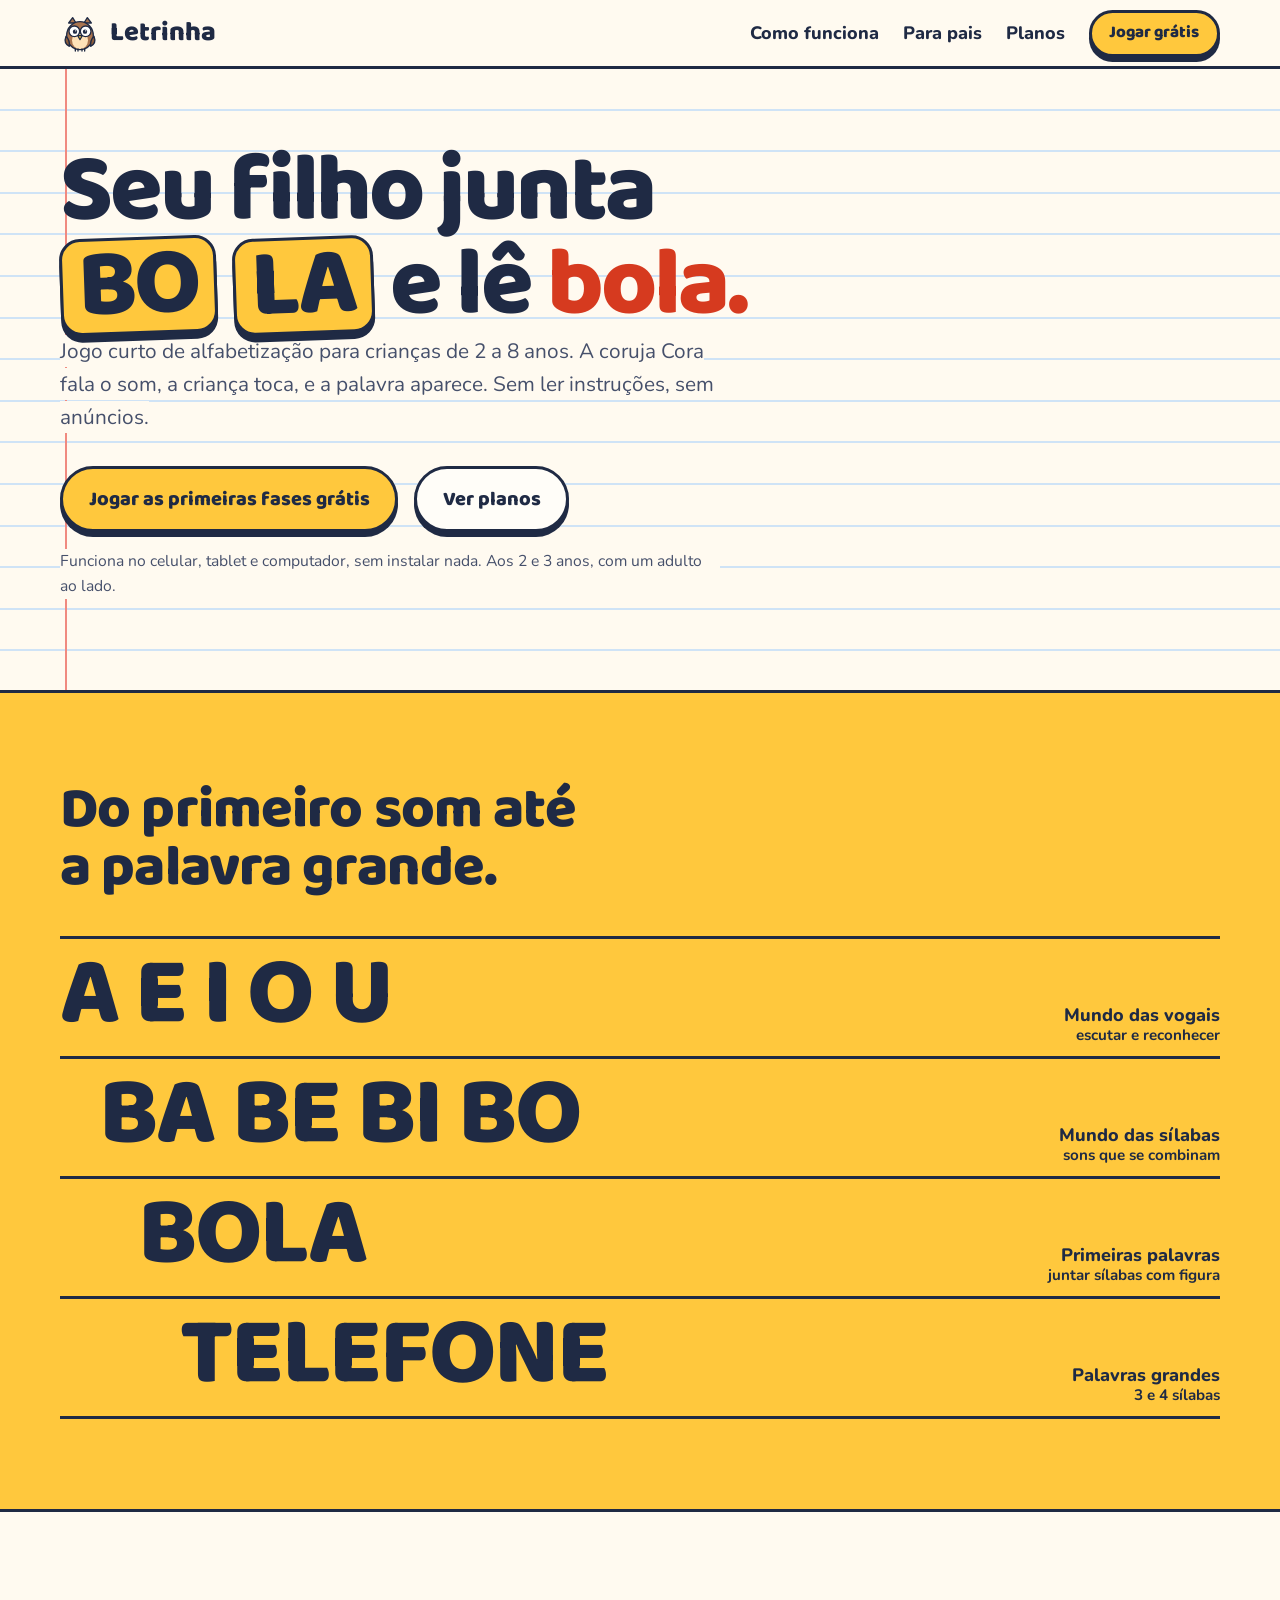
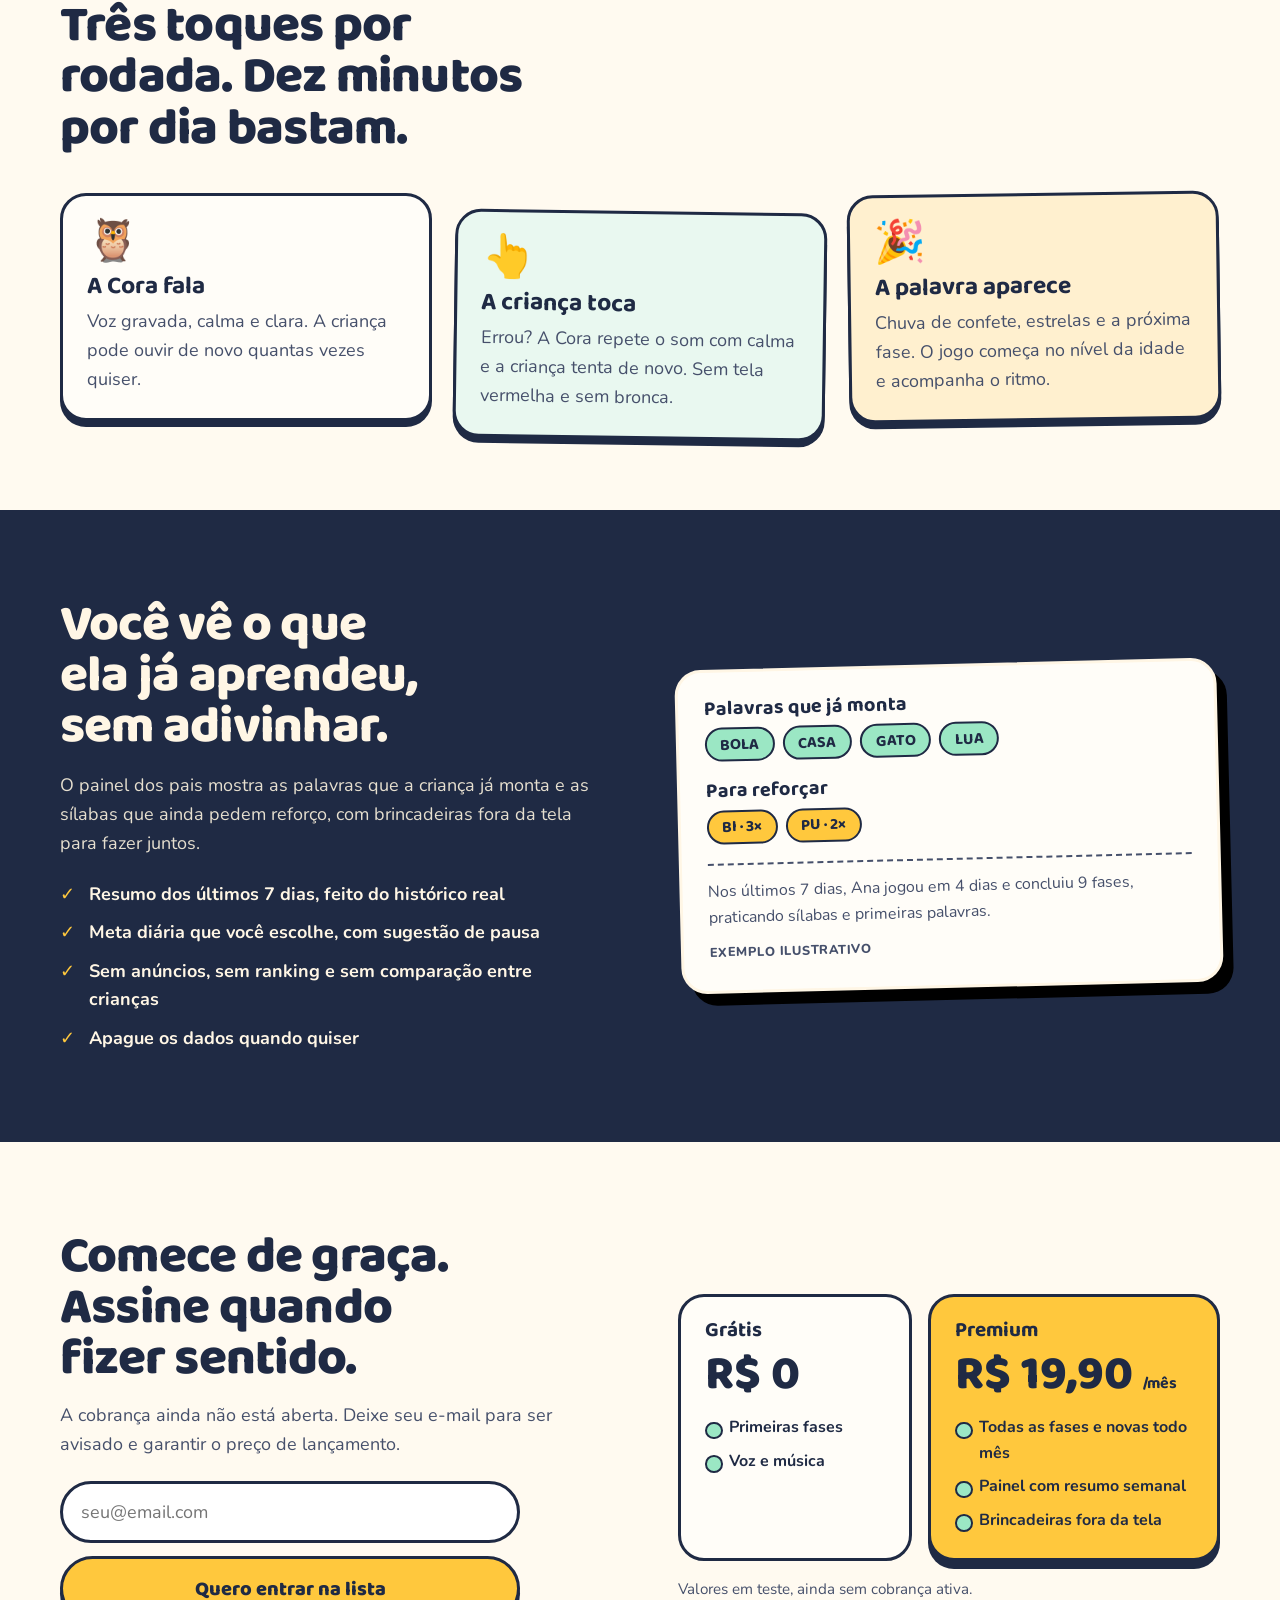
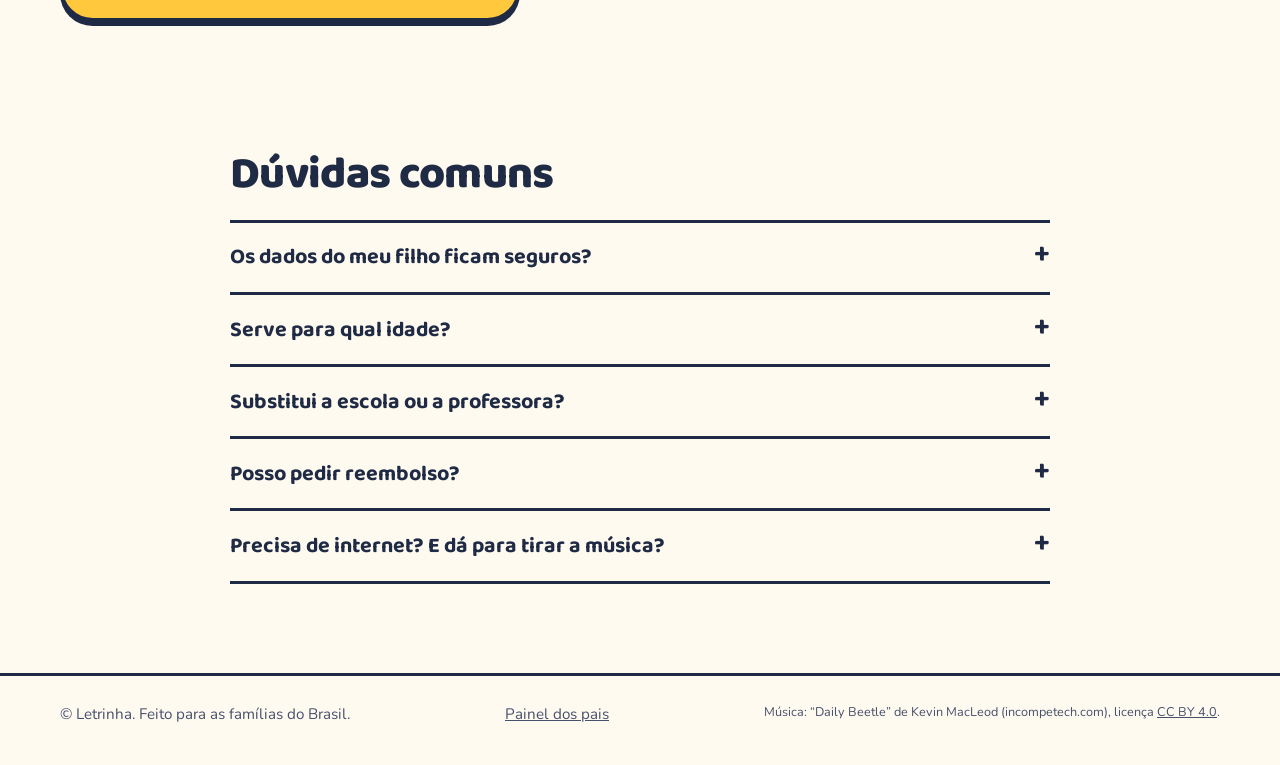
==== commit 59a869a7: "Landing: remove demo e plano anual Co-authored-by: Copilot App <223556219+Copilot@users.noreply.gith" ====
--- a/index.html
+++ b/index.html
@@ -59,17 +59,6 @@
       <p><span class="lp-fine">Funciona no celular, tablet e computador, sem instalar nada. Aos 2 e 3 anos, com um adulto ao lado.</span></p>
     </div>
 
-    <div class="lp-demo" id="demo" aria-label="Demonstração do jogo">
-      <div class="d-head">
-        <svg class="d-owl" aria-hidden="true"><use href="#owl"/></svg>
-        <p class="d-say" id="dSay" aria-live="polite">Toque no que eu falar: BO</p>
-      </div>
-      <div class="d-pic" aria-hidden="true">⚽</div>
-      <div class="d-slots" aria-hidden="true"><div class="d-slot" id="s0"></div><div class="d-slot" id="s1"></div></div>
-      <div class="d-tiles" id="dTiles"></div>
-      <div class="d-foot"><span>Experimente, é de verdade.</span><button type="button" id="dHear">Ouvir a Cora</button></div>
-      <div class="lp-confetti" id="dConf" aria-hidden="true"></div>
-    </div>
   </div>
 </section>
 
@@ -138,7 +127,7 @@
       <div class="lp-plan pro">
         <h3>Premium</h3>
         <div class="pr">R$ 19,90 <small>/mês</small></div>
-        <ul><li>Todas as fases e novas todo mês</li><li>Painel com resumo semanal</li><li>Brincadeiras fora da tela</li><li>Ou R$ 149,90 por ano</li></ul>
+        <ul><li>Todas as fases e novas todo mês</li><li>Painel com resumo semanal</li><li>Brincadeiras fora da tela</li></ul>
       </div>
       <p class="lp-note">Valores em teste, ainda sem cobrança ativa.</p>
     </div>
@@ -166,44 +155,6 @@
 </footer>
 
 <script>
-  /* demo jogável: BO + LA */
-  (() => {
-    const demo = document.getElementById('demo'), say = document.getElementById('dSay'), tiles = document.getElementById('dTiles');
-    const steps = [{ want: 'BO', opts: ['BA', 'BO', 'BU'] }, { want: 'LA', opts: ['LE', 'LU', 'LA'] }];
-    let i = 0, audio = null;
-    const play = (k) => { try { if (audio) audio.pause(); audio = new Audio('audio/' + k.toLowerCase() + '.mp3'); audio.play().catch(() => {}); } catch (e) {} };
-    const confetti = () => {
-      const box = document.getElementById('dConf'); box.innerHTML = '';
-      const cols = ['#ffc83d', '#d63a1f', '#9be7c4', '#1f2a44', '#bfe0ff'];
-      for (let n = 0; n < 36; n++) {
-        const p = document.createElement('i');
-        p.style.cssText = `background:${cols[n % 5]};--x:${(Math.random() - .5) * 360}px;--y:${-80 + Math.random() * 260}px;--r:${Math.random() * 720}deg`;
-        box.appendChild(p);
-      }
-    };
-    const render = () => {
-      const s = steps[i];
-      say.textContent = 'Toque no que eu falar: ' + s.want;
-      tiles.innerHTML = s.opts.map(o => `<button class="tile" type="button" data-v="${o}">${o}</button>`).join('');
-      tiles.querySelectorAll('.tile').forEach(b => b.onclick = () => pick(b, s));
-    };
-    const pick = (b, s) => {
-      if (b.dataset.v !== s.want) { b.classList.add('bad'); say.textContent = 'Quase! Escute de novo.'; play(s.want); setTimeout(() => b.classList.remove('bad'), 400); return; }
-      b.classList.add('good');
-      const slot = document.getElementById('s' + i); slot.textContent = s.want; slot.classList.add('on');
-      i++;
-      if (i < steps.length) { say.textContent = 'Muito bem!'; play('ok1'); setTimeout(render, 700); }
-      else {
-        tiles.querySelectorAll('.tile').forEach(t => t.disabled = true);
-        demo.classList.add('win'); say.textContent = 'BOLA! Você leu!'; confetti(); play('bola');
-        tiles.innerHTML = '<button class="btn" type="button" id="again" style="grid-column:1/-1">Jogar de novo</button>';
-        document.getElementById('again').onclick = () => { i = 0; demo.classList.remove('win'); ['s0', 's1'].forEach(id => { const e = document.getElementById(id); e.textContent = ''; e.classList.remove('on'); }); render(); };
-      }
-    };
-    document.getElementById('dHear').onclick = () => play(i < steps.length ? steps[i].want : 'bola');
-    render();
-  })();
-
   const form = document.getElementById('waitlist');
   const msg = document.getElementById('formMsg');
   form.addEventListener('submit', (e) => {
--- a/landing.css
+++ b/landing.css
@@ -19,7 +19,7 @@
     linear-gradient(90deg, transparent 0 calc(4.2rem - 2px), #f08a80 calc(4.2rem - 2px) calc(4.2rem), transparent calc(4.2rem)),
     repeating-linear-gradient(180deg, transparent 0 calc(2.6rem - 2px), #cfe3f6 calc(2.6rem - 2px) 2.6rem);
 }
-.lp-hero .lp-wrap { display: grid; grid-template-columns: 1.15fr .85fr; gap: clamp(2rem, 5vw, 4.5rem); align-items: center; }
+.lp-hero .lp-wrap { display: grid; grid-template-columns: minmax(0, 46rem); gap: clamp(2rem, 5vw, 4.5rem); align-items: center; }
 .lp-hero h1 { font-size: clamp(3rem, 8vw, 6rem); font-weight: 800; letter-spacing: -.03em; line-height: .95; }
 .lp-hero h1 .sy { display: inline-block; background: var(--sun); border: 3px solid var(--line); border-radius: .22em; padding: 0 .16em; box-shadow: 0 .07em 0 var(--line); transform: rotate(-2deg); }
 .lp-hero h1 .sy + .plus { margin: 0 .05em; }
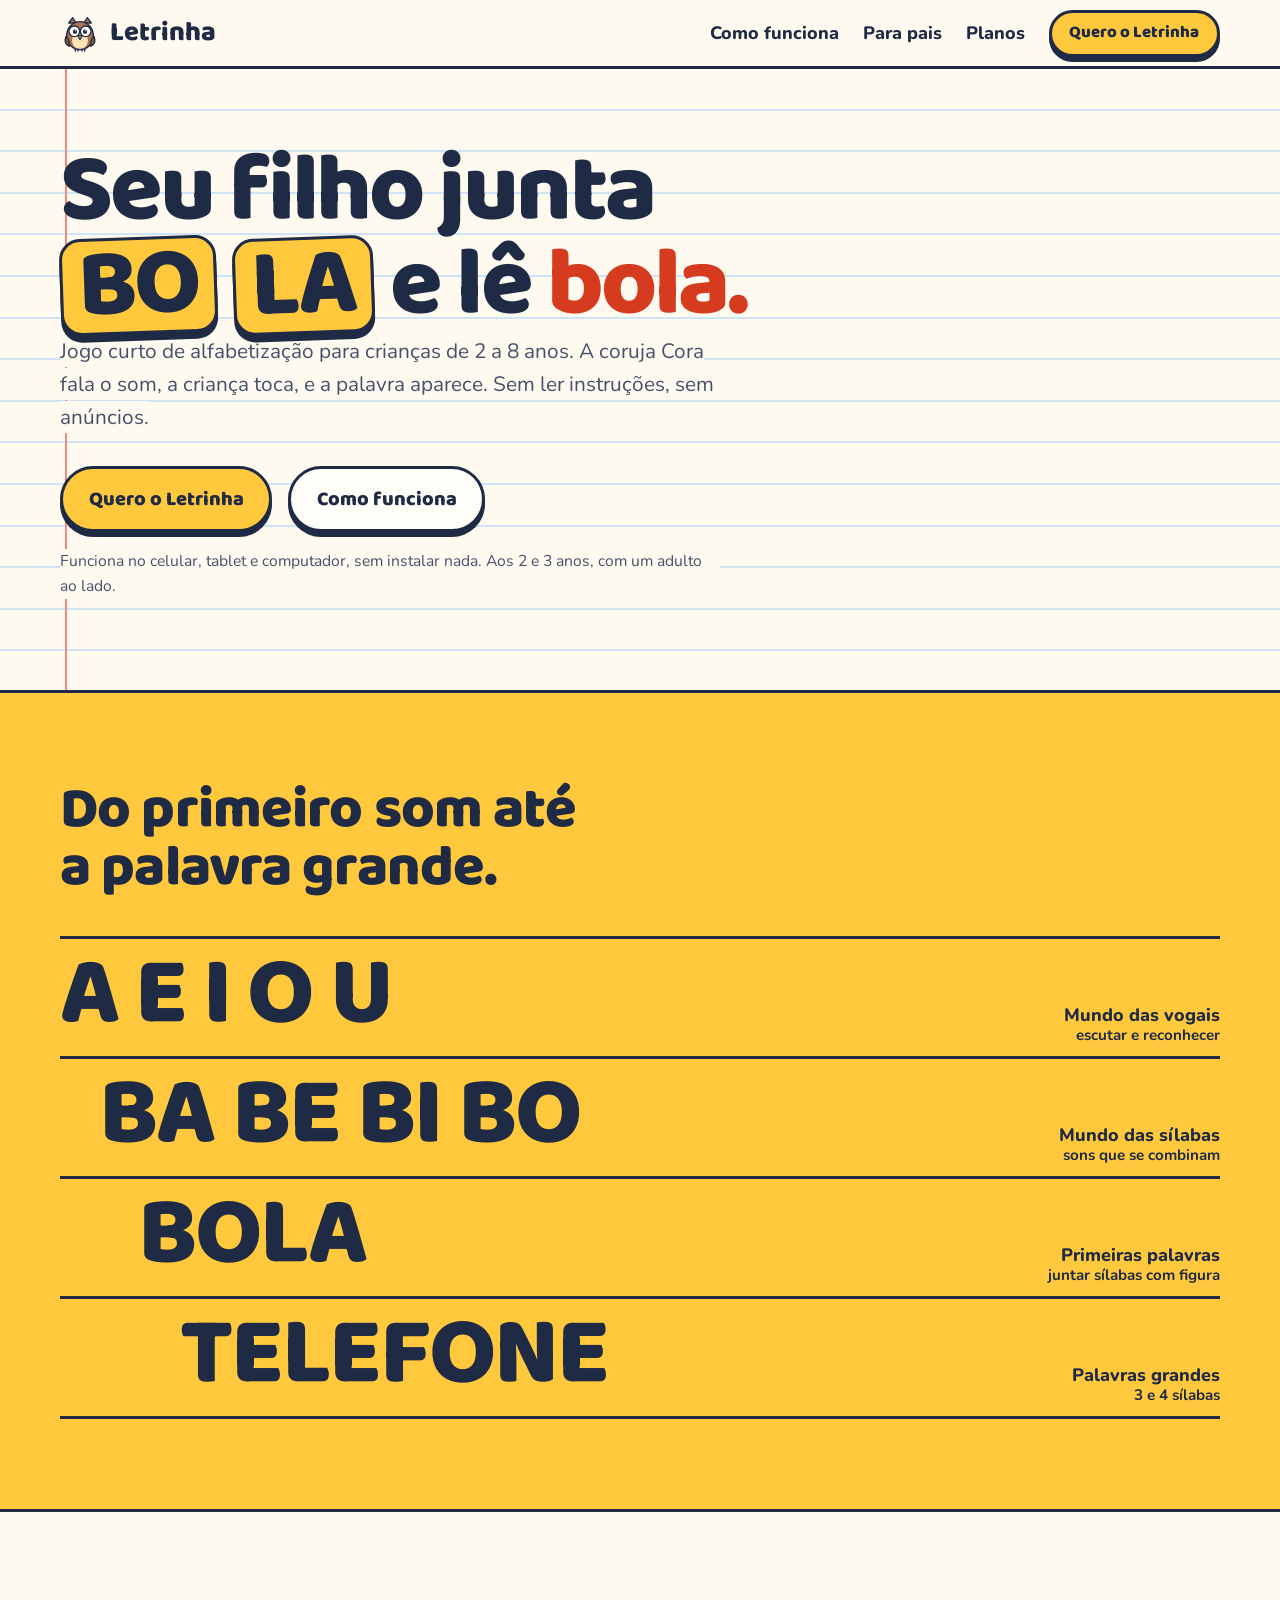
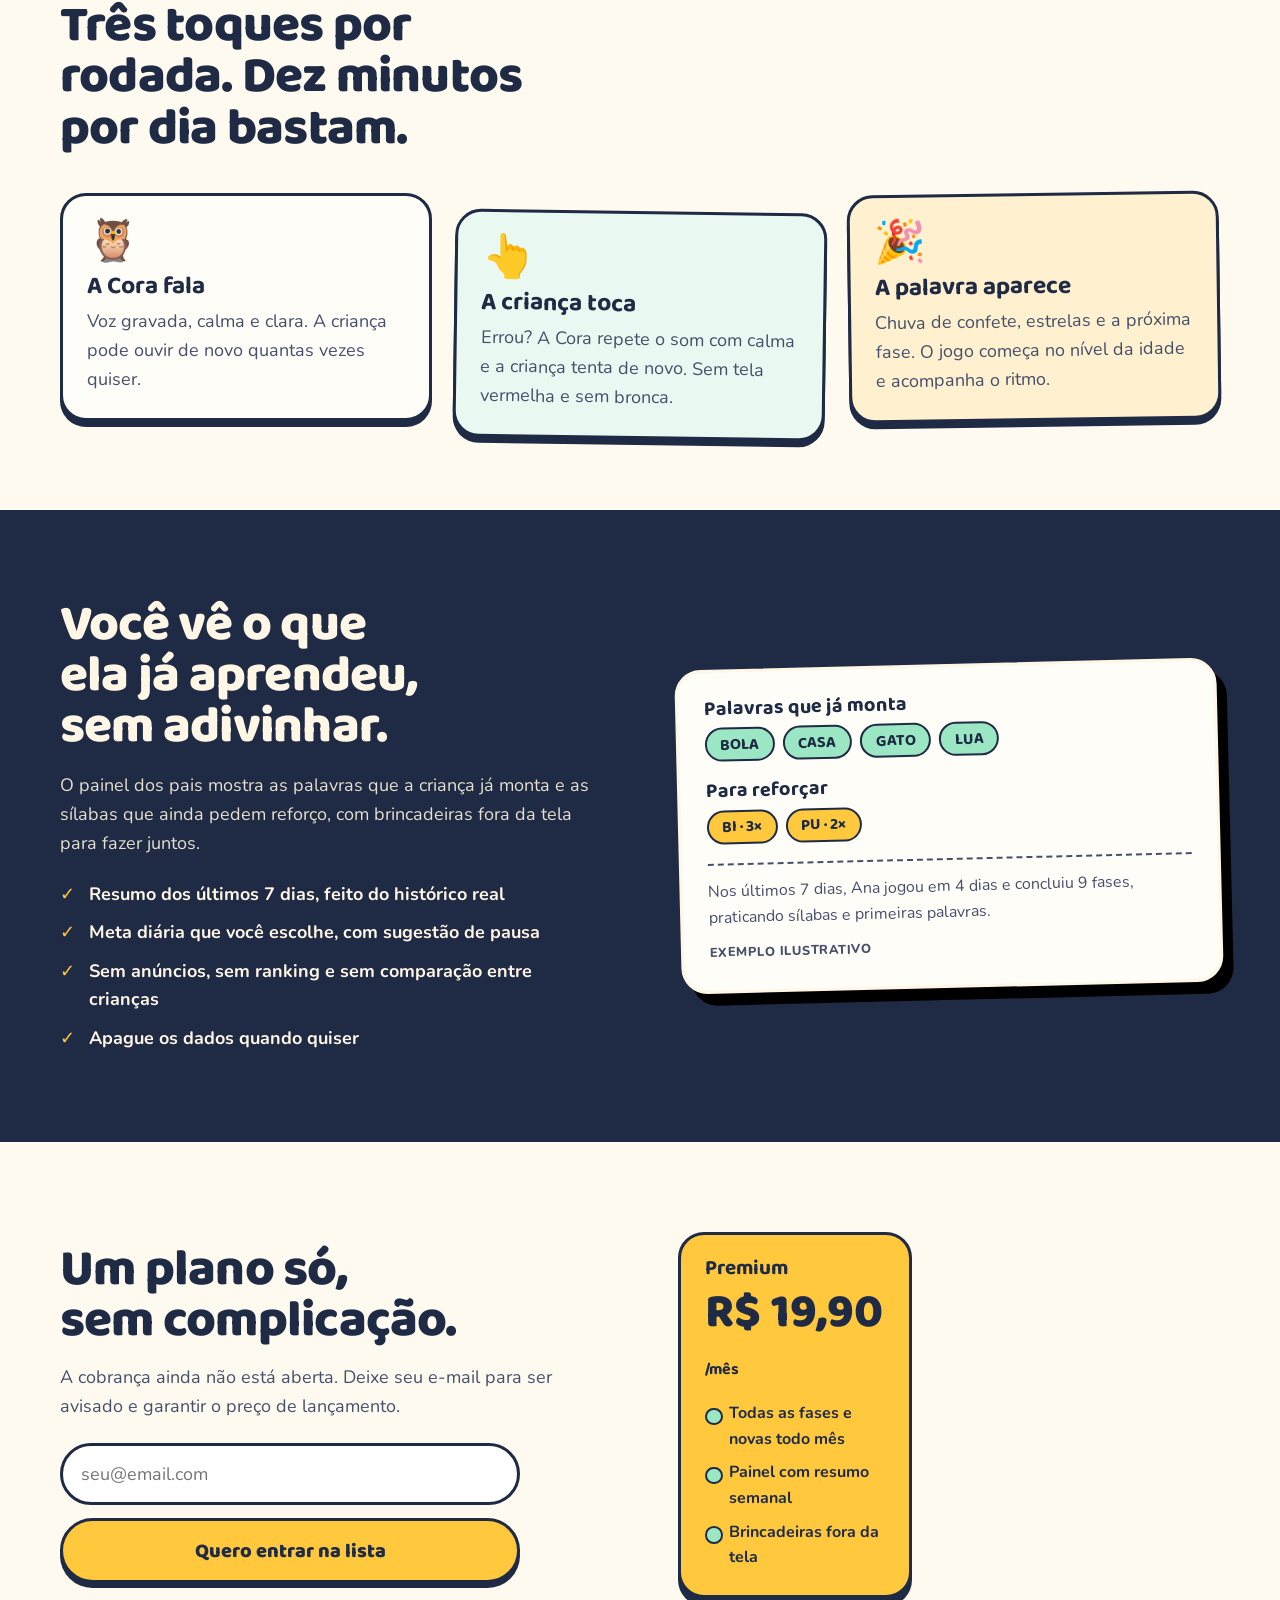
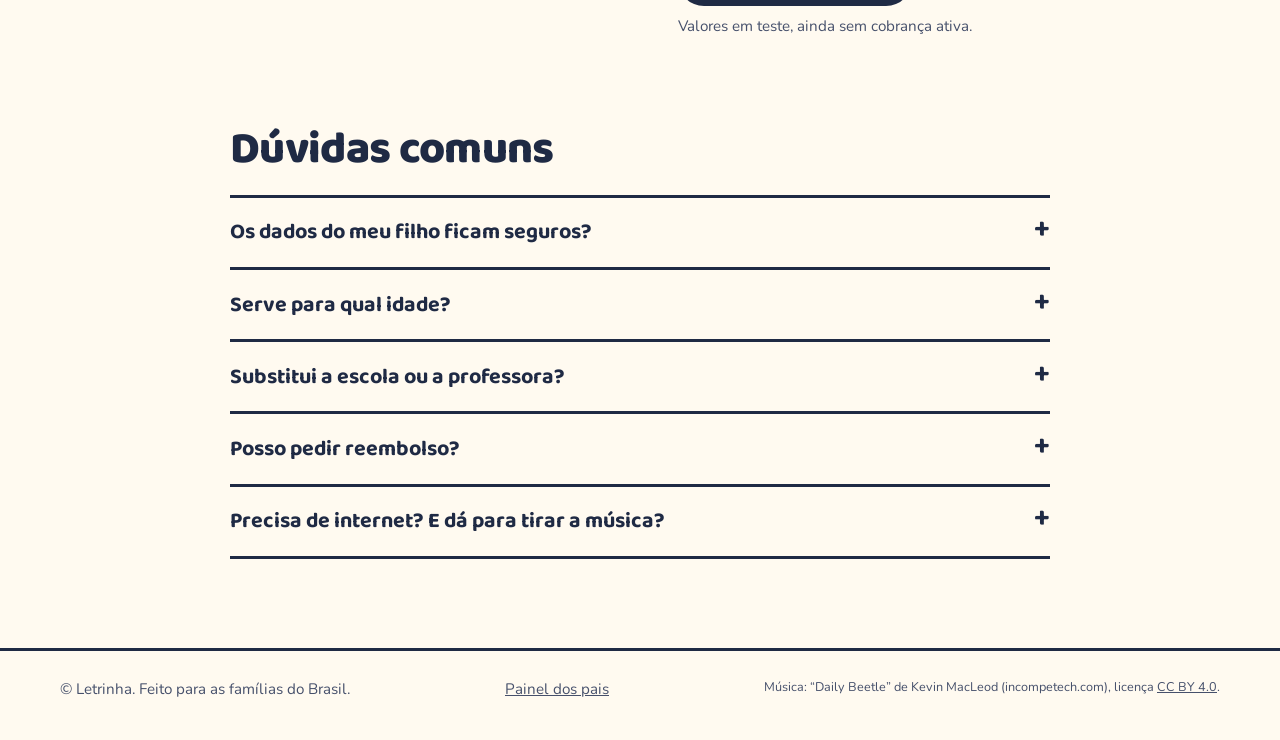
==== commit 04e0f09f: "Landing: remove plano gratis Co-authored-by: Copilot App <223556219+Copilot@users.noreply.github.com" ====
--- a/index.html
+++ b/index.html
@@ -41,7 +41,7 @@
       <a href="#como">Como funciona</a>
       <a href="#pais">Para pais</a>
       <a href="#preco">Planos</a>
-      <a class="btn" href="jogo.html">Jogar grátis</a>
+      <a class="btn" href="#preco">Quero o Letrinha</a>
     </nav>
   </div>
 </header>
@@ -53,8 +53,8 @@
       <h1>Seu filho junta <span class="sy">BO</span> <span class="sy">LA</span> e lê <em>bola.</em></h1>
       <p><span class="lp-lead">Jogo curto de alfabetização para crianças de 2 a 8 anos. A coruja Cora fala o som, a criança toca, e a palavra aparece. Sem ler instruções, sem anúncios.</span></p>
       <div class="lp-cta">
-        <a class="btn" href="jogo.html">Jogar as primeiras fases grátis</a>
-        <a class="btn ghost" href="#preco">Ver planos</a>
+        <a class="btn" href="#preco">Quero o Letrinha</a>
+        <a class="btn ghost" href="#como">Como funciona</a>
       </div>
       <p><span class="lp-fine">Funciona no celular, tablet e computador, sem instalar nada. Aos 2 e 3 anos, com um adulto ao lado.</span></p>
     </div>
@@ -109,7 +109,7 @@
 <section class="lp-pricing" id="preco">
   <div class="lp-wrap">
     <div>
-      <h2>Comece de graça. Assine quando fizer sentido.</h2>
+      <h2>Um plano só, sem complicação.</h2>
       <p style="margin-top:1rem;color:var(--ink-soft)">A cobrança ainda não está aberta. Deixe seu e-mail para ser avisado e garantir o preço de lançamento.</p>
       <form class="lp-form" id="waitlist" novalidate>
         <label for="email" style="position:absolute;left:-9999px">Seu e-mail</label>
@@ -119,11 +119,6 @@
       </form>
     </div>
     <div class="lp-plans">
-      <div class="lp-plan">
-        <h3>Grátis</h3>
-        <div class="pr">R$ 0</div>
-        <ul><li>Primeiras fases</li><li>Voz e música</li></ul>
-      </div>
       <div class="lp-plan pro">
         <h3>Premium</h3>
         <div class="pr">R$ 19,90 <small>/mês</small></div>
